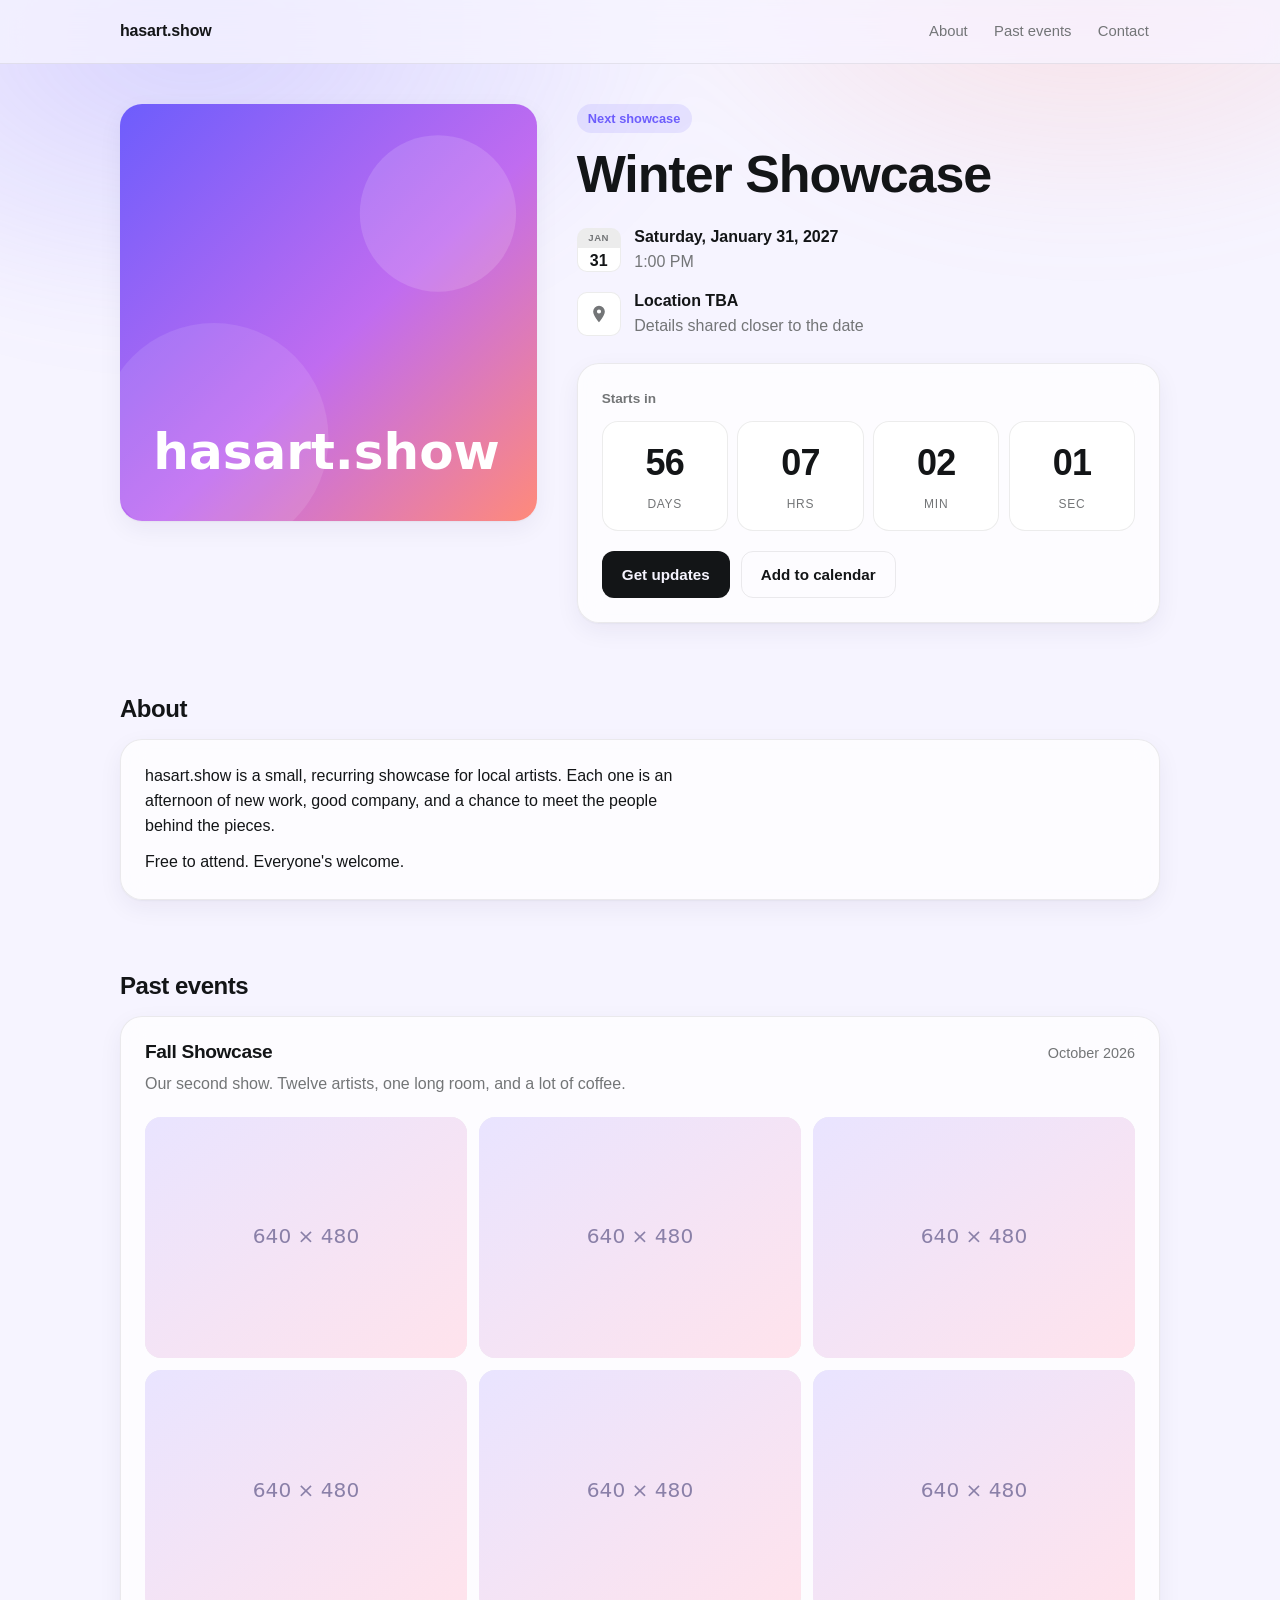
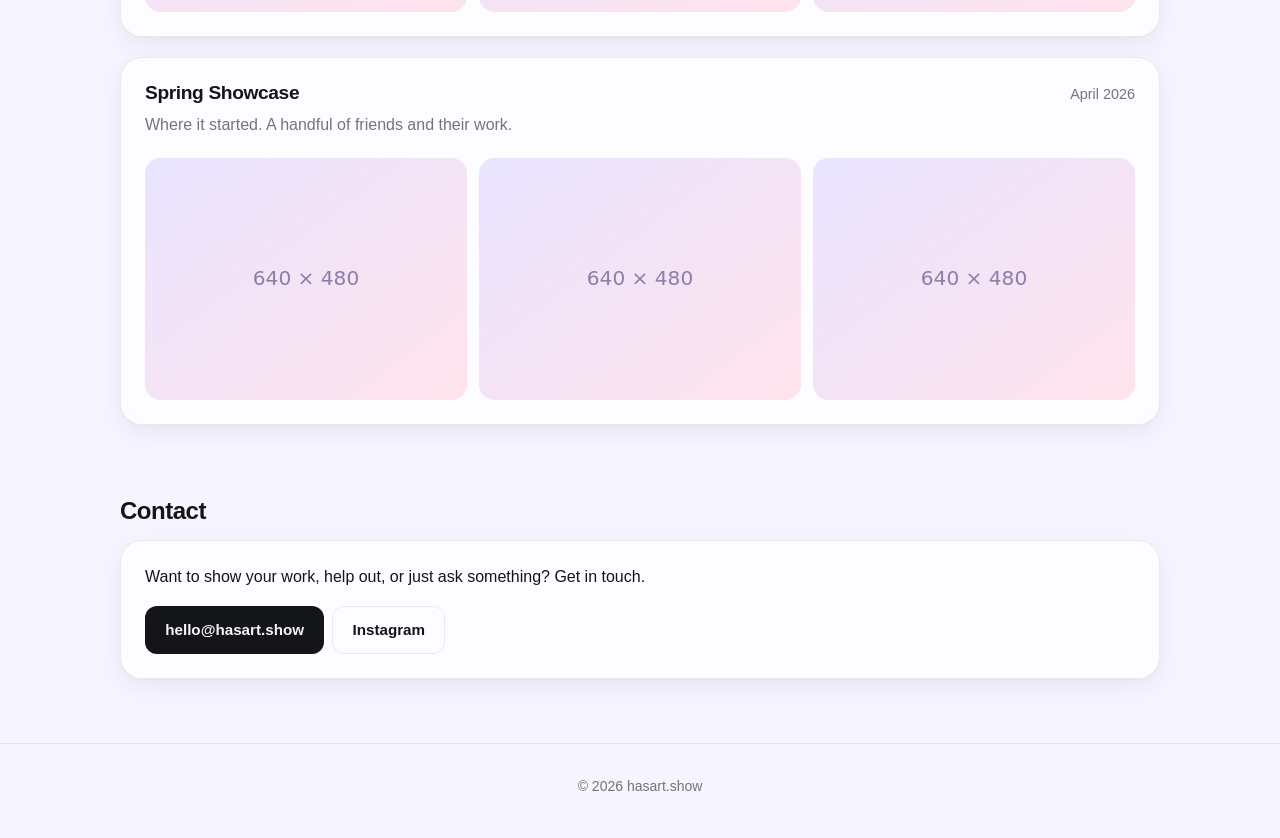
==== index.html @ b5f5299a "Add static hasart.show site with countdown, gallery, and 404 redirect Co-authored-by: copilot-swe-ag" ====
<!DOCTYPE html>
<html lang="en">
<head>
  <meta charset="utf-8">
  <meta name="viewport" content="width=device-width, initial-scale=1">
  <title>hasart.show — Winter Showcase</title>
  <meta name="description" content="hasart.show — the next showcase is January 31, 2027 at 1pm.">
  <meta name="theme-color" content="#f6f4ff">
  <meta property="og:title" content="hasart.show — Winter Showcase">
  <meta property="og:description" content="Saturday, January 31, 2027 · 1:00 PM">
  <meta property="og:url" content="https://hasart.show/">
  <meta property="og:type" content="website">
  <link rel="canonical" href="https://hasart.show/">
  <link rel="icon" href="images/cover.svg" type="image/svg+xml">
  <link rel="stylesheet" href="css/styles.css">
</head>
<body>
  <div class="bg-glow" aria-hidden="true"></div>

  <header class="site-header">
    <a class="brand" href="#top">hasart.show</a>
    <nav class="site-nav" aria-label="Main">
      <a href="#about">About</a>
      <a href="#past-events">Past events</a>
      <a href="#contact">Contact</a>
    </nav>
  </header>

  <main id="top">
    <!-- Next event -->
    <section class="event" aria-labelledby="event-title">
      <div class="event-cover">
        <img src="images/cover.svg" alt="hasart.show event cover" width="800" height="800">
      </div>

      <div class="event-details">
        <span class="pill">Next showcase</span>
        <h1 id="event-title">Winter Showcase</h1>

        <ul class="meta">
          <li>
            <span class="meta-icon date-icon" aria-hidden="true">
              <span class="date-icon-month">Jan</span>
              <span class="date-icon-day">31</span>
            </span>
            <span>
              <strong>Saturday, January 31, 2027</strong>
              <span class="muted">1:00 PM</span>
            </span>
          </li>
          <li>
            <span class="meta-icon" aria-hidden="true">
              <svg viewBox="0 0 24 24" width="20" height="20"><path fill="currentColor" d="M12 2a7 7 0 0 0-7 7c0 5.25 7 13 7 13s7-7.75 7-13a7 7 0 0 0-7-7Zm0 9.5A2.5 2.5 0 1 1 12 6.5a2.5 2.5 0 0 1 0 5Z"/></svg>
            </span>
            <span>
              <strong>Location TBA</strong>
              <span class="muted">Details shared closer to the date</span>
            </span>
          </li>
        </ul>

        <!-- Countdown target is set by data-target (ISO 8601). Add an offset, e.g. -05:00, to pin a time zone. -->
        <div class="card countdown-card">
          <p class="card-label" id="countdown-status">Starts in</p>
          <div class="countdown" id="countdown" data-target="2027-01-31T13:00:00" role="timer" aria-live="off">
            <div class="unit"><span class="num" data-unit="days">--</span><span class="lbl">days</span></div>
            <div class="unit"><span class="num" data-unit="hours">--</span><span class="lbl">hrs</span></div>
            <div class="unit"><span class="num" data-unit="minutes">--</span><span class="lbl">min</span></div>
            <div class="unit"><span class="num" data-unit="seconds">--</span><span class="lbl">sec</span></div>
          </div>
          <a class="btn btn-primary" href="#contact">Get updates</a>
          <a class="btn btn-ghost" href="https://calendar.google.com/calendar/render?action=TEMPLATE&amp;text=hasart.show%20Winter%20Showcase&amp;dates=20270131T130000/20270131T170000" target="_blank" rel="noopener">Add to calendar</a>
        </div>
      </div>
    </section>

    <!-- About -->
    <section id="about" class="section" aria-labelledby="about-title">
      <h2 id="about-title">About</h2>
      <div class="card prose">
        <p>hasart.show is a small, recurring showcase for local artists. Each one is an afternoon of new work, good company, and a chance to meet the people behind the pieces.</p>
        <p>Free to attend. Everyone's welcome.</p>
      </div>
    </section>

    <!-- Past events -->
    <section id="past-events" class="section" aria-labelledby="past-title">
      <h2 id="past-title">Past events</h2>

      <!--
        Gallery template
        ----------------
        Copy an <article class="past-event"> block for each event, newest first.
        For each photo, export two widths (e.g. 640px and 1280px) into images/gallery/
        and list both in srcset. The browser picks the right size using `sizes`,
        which matches the grid: 1 column on phones, 2 on tablets, 3 on desktop.

        <figure class="gallery-item">
          <img src="images/gallery/EVENT-PHOTO-640.jpg"
               srcset="images/gallery/EVENT-PHOTO-640.jpg 640w,
                       images/gallery/EVENT-PHOTO-1280.jpg 1280w"
               sizes="(max-width: 560px) 100vw, (max-width: 900px) 50vw, 340px"
               width="640" height="480" loading="lazy" alt="Short description of the photo">
        </figure>
      -->

      <article class="past-event card">
        <header class="past-event-header">
          <h3>Fall Showcase</h3>
          <p class="muted">October 2026</p>
        </header>
        <p>Our second show. Twelve artists, one long room, and a lot of coffee.</p>
        <div class="gallery">
          <figure class="gallery-item"><img src="images/gallery/placeholder-640.svg" srcset="images/gallery/placeholder-640.svg 640w, images/gallery/placeholder-1280.svg 1280w" sizes="(max-width: 560px) 100vw, (max-width: 900px) 50vw, 340px" width="640" height="480" loading="lazy" alt="Photo placeholder"></figure>
          <figure class="gallery-item"><img src="images/gallery/placeholder-640.svg" srcset="images/gallery/placeholder-640.svg 640w, images/gallery/placeholder-1280.svg 1280w" sizes="(max-width: 560px) 100vw, (max-width: 900px) 50vw, 340px" width="640" height="480" loading="lazy" alt="Photo placeholder"></figure>
          <figure class="gallery-item"><img src="images/gallery/placeholder-640.svg" srcset="images/gallery/placeholder-640.svg 640w, images/gallery/placeholder-1280.svg 1280w" sizes="(max-width: 560px) 100vw, (max-width: 900px) 50vw, 340px" width="640" height="480" loading="lazy" alt="Photo placeholder"></figure>
          <figure class="gallery-item"><img src="images/gallery/placeholder-640.svg" srcset="images/gallery/placeholder-640.svg 640w, images/gallery/placeholder-1280.svg 1280w" sizes="(max-width: 560px) 100vw, (max-width: 900px) 50vw, 340px" width="640" height="480" loading="lazy" alt="Photo placeholder"></figure>
          <figure class="gallery-item"><img src="images/gallery/placeholder-640.svg" srcset="images/gallery/placeholder-640.svg 640w, images/gallery/placeholder-1280.svg 1280w" sizes="(max-width: 560px) 100vw, (max-width: 900px) 50vw, 340px" width="640" height="480" loading="lazy" alt="Photo placeholder"></figure>
          <figure class="gallery-item"><img src="images/gallery/placeholder-640.svg" srcset="images/gallery/placeholder-640.svg 640w, images/gallery/placeholder-1280.svg 1280w" sizes="(max-width: 560px) 100vw, (max-width: 900px) 50vw, 340px" width="640" height="480" loading="lazy" alt="Photo placeholder"></figure>
        </div>
      </article>

      <article class="past-event card">
        <header class="past-event-header">
          <h3>Spring Showcase</h3>
          <p class="muted">April 2026</p>
        </header>
        <p>Where it started. A handful of friends and their work.</p>
        <div class="gallery">
          <figure class="gallery-item"><img src="images/gallery/placeholder-640.svg" srcset="images/gallery/placeholder-640.svg 640w, images/gallery/placeholder-1280.svg 1280w" sizes="(max-width: 560px) 100vw, (max-width: 900px) 50vw, 340px" width="640" height="480" loading="lazy" alt="Photo placeholder"></figure>
          <figure class="gallery-item"><img src="images/gallery/placeholder-640.svg" srcset="images/gallery/placeholder-640.svg 640w, images/gallery/placeholder-1280.svg 1280w" sizes="(max-width: 560px) 100vw, (max-width: 900px) 50vw, 340px" width="640" height="480" loading="lazy" alt="Photo placeholder"></figure>
          <figure class="gallery-item"><img src="images/gallery/placeholder-640.svg" srcset="images/gallery/placeholder-640.svg 640w, images/gallery/placeholder-1280.svg 1280w" sizes="(max-width: 560px) 100vw, (max-width: 900px) 50vw, 340px" width="640" height="480" loading="lazy" alt="Photo placeholder"></figure>
        </div>
      </article>
    </section>

    <!-- Contact -->
    <section id="contact" class="section" aria-labelledby="contact-title">
      <h2 id="contact-title">Contact</h2>
      <div class="card contact-card">
        <p>Want to show your work, help out, or just ask something? Get in touch.</p>
        <div class="contact-links">
          <a class="btn btn-primary" href="mailto:hello@hasart.show">hello@hasart.show</a>
          <a class="btn btn-ghost" href="https://instagram.com/" target="_blank" rel="noopener">Instagram</a>
        </div>
      </div>
    </section>
  </main>

  <footer class="site-footer">
    <p>&copy; <span id="year">2026</span> hasart.show</p>
  </footer>

  <dialog class="lightbox" id="lightbox" aria-label="Photo viewer">
    <button class="lightbox-close" type="button" aria-label="Close">&times;</button>
    <img alt="">
  </dialog>

  <script src="js/main.js" defer></script>
</body>
</html>
---- css/styles.css ----
:root {
  --bg: #f6f4ff;
  --surface: rgba(255, 255, 255, 0.72);
  --surface-solid: #ffffff;
  --border: rgba(19, 21, 23, 0.08);
  --text: #131517;
  --muted: #737577;
  --accent: #6d5dfc;
  --accent-hover: #5b4be8;
  --radius: 16px;
  --radius-lg: 22px;
  --shadow: 0 1px 2px rgba(0, 0, 0, 0.04), 0 8px 24px rgba(30, 20, 80, 0.06);
  --max: 1080px;
  --font: -apple-system, BlinkMacSystemFont, "Segoe UI", Inter, Roboto, "Helvetica Neue", Arial, sans-serif;
}

@media (prefers-color-scheme: dark) {
  :root {
    --bg: #131517;
    --surface: rgba(33, 35, 38, 0.72);
    --surface-solid: #212326;
    --border: rgba(255, 255, 255, 0.08);
    --text: #f2f2f3;
    --muted: #9a9ca0;
    --shadow: 0 1px 2px rgba(0, 0, 0, 0.3), 0 8px 24px rgba(0, 0, 0, 0.3);
  }
}

*,
*::before,
*::after {
  box-sizing: border-box;
}

html {
  scroll-behavior: smooth;
  -webkit-text-size-adjust: 100%;
}

body {
  margin: 0;
  font-family: var(--font);
  font-size: 16px;
  line-height: 1.55;
  color: var(--text);
  background: var(--bg);
  -webkit-font-smoothing: antialiased;
  min-height: 100vh;
  overflow-x: hidden;
}

img {
  max-width: 100%;
  height: auto;
  display: block;
}

a {
  color: inherit;
}

h1,
h2,
h3 {
  line-height: 1.15;
  letter-spacing: -0.02em;
  margin: 0;
}

.muted {
  color: var(--muted);
}

/* Soft colour wash behind the page, similar to Luma event pages */
.bg-glow {
  position: fixed;
  inset: -20vh -20vw auto;
  height: 80vh;
  background:
    radial-gradient(40% 60% at 25% 30%, rgba(109, 93, 252, 0.22), transparent 70%),
    radial-gradient(35% 55% at 75% 20%, rgba(255, 138, 122, 0.2), transparent 70%);
  filter: blur(40px);
  pointer-events: none;
  z-index: -1;
}

/* Header */
.site-header {
  position: sticky;
  top: 0;
  z-index: 10;
  display: flex;
  align-items: center;
  justify-content: space-between;
  gap: 1rem;
  padding: 0.85rem max(1.25rem, calc((100% - var(--max)) / 2 + 1.25rem));
  background: color-mix(in srgb, var(--bg) 75%, transparent);
  -webkit-backdrop-filter: saturate(180%) blur(14px);
  backdrop-filter: saturate(180%) blur(14px);
  border-bottom: 1px solid var(--border);
}

.brand {
  font-weight: 700;
  text-decoration: none;
  letter-spacing: -0.01em;
}

.site-nav {
  display: flex;
  gap: 0.25rem;
}

.site-nav a {
  text-decoration: none;
  color: var(--muted);
  font-size: 0.925rem;
  font-weight: 500;
  padding: 0.4rem 0.7rem;
  border-radius: 999px;
  transition: color 0.15s, background 0.15s;
}

.site-nav a:hover,
.site-nav a:focus-visible {
  color: var(--text);
  background: var(--border);
}

main {
  max-width: var(--max);
  margin: 0 auto;
  padding: 2.5rem 1.25rem 4rem;
}

/* Cards & buttons */
.card {
  background: var(--surface);
  border: 1px solid var(--border);
  border-radius: var(--radius-lg);
  box-shadow: var(--shadow);
  padding: 1.5rem;
  -webkit-backdrop-filter: blur(12px);
  backdrop-filter: blur(12px);
}

.card-label {
  margin: 0 0 0.75rem;
  font-size: 0.85rem;
  font-weight: 600;
  color: var(--muted);
}

.btn {
  display: inline-flex;
  align-items: center;
  justify-content: center;
  padding: 0.7rem 1.2rem;
  border-radius: 12px;
  font-weight: 600;
  font-size: 0.95rem;
  text-decoration: none;
  border: 1px solid transparent;
  transition: background 0.15s, transform 0.1s, border-color 0.15s;
}

.btn:active {
  transform: scale(0.98);
}

.btn-primary {
  background: var(--text);
  color: var(--bg);
}

.btn-primary:hover {
  background: var(--accent);
  color: #fff;
}

.btn-ghost {
  background: transparent;
  border-color: var(--border);
}

.btn-ghost:hover {
  background: var(--border);
}

.pill {
  display: inline-block;
  font-size: 0.8rem;
  font-weight: 600;
  color: var(--accent);
  background: color-mix(in srgb, var(--accent) 12%, transparent);
  padding: 0.3rem 0.7rem;
  border-radius: 999px;
}

/* Event hero */
.event {
  display: grid;
  grid-template-columns: minmax(0, 5fr) minmax(0, 7fr);
  gap: 2.5rem;
  align-items: start;
}

.event-cover img {
  width: 100%;
  aspect-ratio: 1 / 1;
  object-fit: cover;
  border-radius: var(--radius-lg);
  box-shadow: var(--shadow);
}

.event-details h1 {
  font-size: clamp(2.1rem, 5vw, 3.25rem);
  margin: 0.75rem 0 1.25rem;
}

.meta {
  list-style: none;
  margin: 0 0 1.5rem;
  padding: 0;
  display: grid;
  gap: 0.9rem;
}

.meta li {
  display: flex;
  align-items: center;
  gap: 0.85rem;
}

.meta li > span:last-child {
  display: flex;
  flex-direction: column;
}

.meta-icon {
  flex: none;
  width: 44px;
  height: 44px;
  border-radius: 10px;
  border: 1px solid var(--border);
  background: var(--surface-solid);
  display: grid;
  place-items: center;
  color: var(--muted);
}

.date-icon {
  display: flex;
  flex-direction: column;
  overflow: hidden;
}

.date-icon-month {
  width: 100%;
  text-align: center;
  font-size: 0.6rem;
  font-weight: 700;
  text-transform: uppercase;
  letter-spacing: 0.05em;
  background: var(--border);
  padding: 2px 0;
}

.date-icon-day {
  font-weight: 700;
  color: var(--text);
  line-height: 1.6;
}

.countdown {
  display: grid;
  grid-template-columns: repeat(4, 1fr);
  gap: 0.6rem;
  margin-bottom: 1.25rem;
}

.unit {
  background: var(--surface-solid);
  border: 1px solid var(--border);
  border-radius: var(--radius);
  padding: 0.85rem 0.25rem;
  text-align: center;
}

.num {
  display: block;
  font-size: clamp(1.6rem, 5vw, 2.25rem);
  font-weight: 700;
  font-variant-numeric: tabular-nums;
  letter-spacing: -0.02em;
}

.lbl {
  font-size: 0.75rem;
  color: var(--muted);
  text-transform: uppercase;
  letter-spacing: 0.06em;
}

.countdown-card .btn + .btn {
  margin-left: 0.4rem;
}

/* Sections */
.section {
  margin-top: 4.5rem;
  scroll-margin-top: 5rem;
}

.section h2 {
  font-size: 1.5rem;
  margin-bottom: 1rem;
}

.prose p {
  margin: 0 0 0.75rem;
  max-width: 62ch;
}

.prose p:last-child {
  margin-bottom: 0;
}

/* Past events + gallery */
.past-event + .past-event {
  margin-top: 1.25rem;
}

.past-event-header {
  display: flex;
  align-items: baseline;
  justify-content: space-between;
  gap: 1rem;
  flex-wrap: wrap;
}

.past-event-header h3 {
  font-size: 1.2rem;
}

.past-event-header p {
  margin: 0;
  font-size: 0.9rem;
}

.past-event > p {
  margin: 0.5rem 0 1.25rem;
  color: var(--muted);
}

.gallery {
  display: grid;
  grid-template-columns: repeat(3, minmax(0, 1fr));
  gap: 0.75rem;
}

.gallery-item {
  margin: 0;
  border-radius: var(--radius);
  overflow: hidden;
  background: var(--border);
}

.gallery-item img {
  width: 100%;
  aspect-ratio: 4 / 3;
  object-fit: cover;
  cursor: zoom-in;
  transition: transform 0.3s ease;
}

.gallery-item img:hover,
.gallery-item img:focus-visible {
  transform: scale(1.03);
}

.gallery-item img:focus-visible {
  outline: 3px solid var(--accent);
  outline-offset: -3px;
}

/* Lightbox */
.lightbox {
  border: 0;
  padding: 0;
  background: transparent;
  max-width: min(92vw, 1280px);
  max-height: 90vh;
}

.lightbox::backdrop {
  background: rgba(10, 10, 14, 0.8);
  -webkit-backdrop-filter: blur(4px);
  backdrop-filter: blur(4px);
}

.lightbox img {
  max-height: 90vh;
  width: auto;
  border-radius: var(--radius);
}

.lightbox-close {
  position: absolute;
  top: 0.5rem;
  right: 0.5rem;
  width: 2.25rem;
  height: 2.25rem;
  border: 0;
  border-radius: 999px;
  background: rgba(0, 0, 0, 0.55);
  color: #fff;
  font-size: 1.4rem;
  line-height: 1;
  cursor: pointer;
}

/* Contact */
.contact-card p {
  margin: 0 0 1rem;
}

.contact-links {
  display: flex;
  flex-wrap: wrap;
  gap: 0.5rem;
}

/* Footer */
.site-footer {
  text-align: center;
  padding: 2rem 1.25rem 2.5rem;
  color: var(--muted);
  font-size: 0.875rem;
  border-top: 1px solid var(--border);
}

.site-footer p {
  margin: 0;
}

/* Tablet */
@media (max-width: 900px) {
  .event {
    grid-template-columns: 1fr;
    gap: 1.75rem;
  }

  .event-cover {
    max-width: 420px;
  }

  .gallery {
    grid-template-columns: repeat(2, minmax(0, 1fr));
  }
}

/* Phone */
@media (max-width: 560px) {
  main {
    padding-top: 1.5rem;
  }

  .site-nav a {
    padding: 0.4rem 0.5rem;
    font-size: 0.85rem;
  }

  .event-cover {
    max-width: none;
  }

  .card {
    padding: 1.15rem;
    border-radius: var(--radius);
  }

  .countdown {
    gap: 0.4rem;
  }

  .countdown-card .btn {
    width: 100%;
  }

  .countdown-card .btn + .btn {
    margin: 0.5rem 0 0;
  }

  .gallery {
    grid-template-columns: 1fr;
  }

  .section {
    margin-top: 3.25rem;
  }
}

@media (max-width: 360px) {
  .brand {
    font-size: 0.9rem;
  }

  .site-nav a {
    padding: 0.35rem 0.35rem;
  }
}

@media (prefers-reduced-motion: reduce) {
  html {
    scroll-behavior: auto;
  }

  * {
    transition: none !important;
  }
}
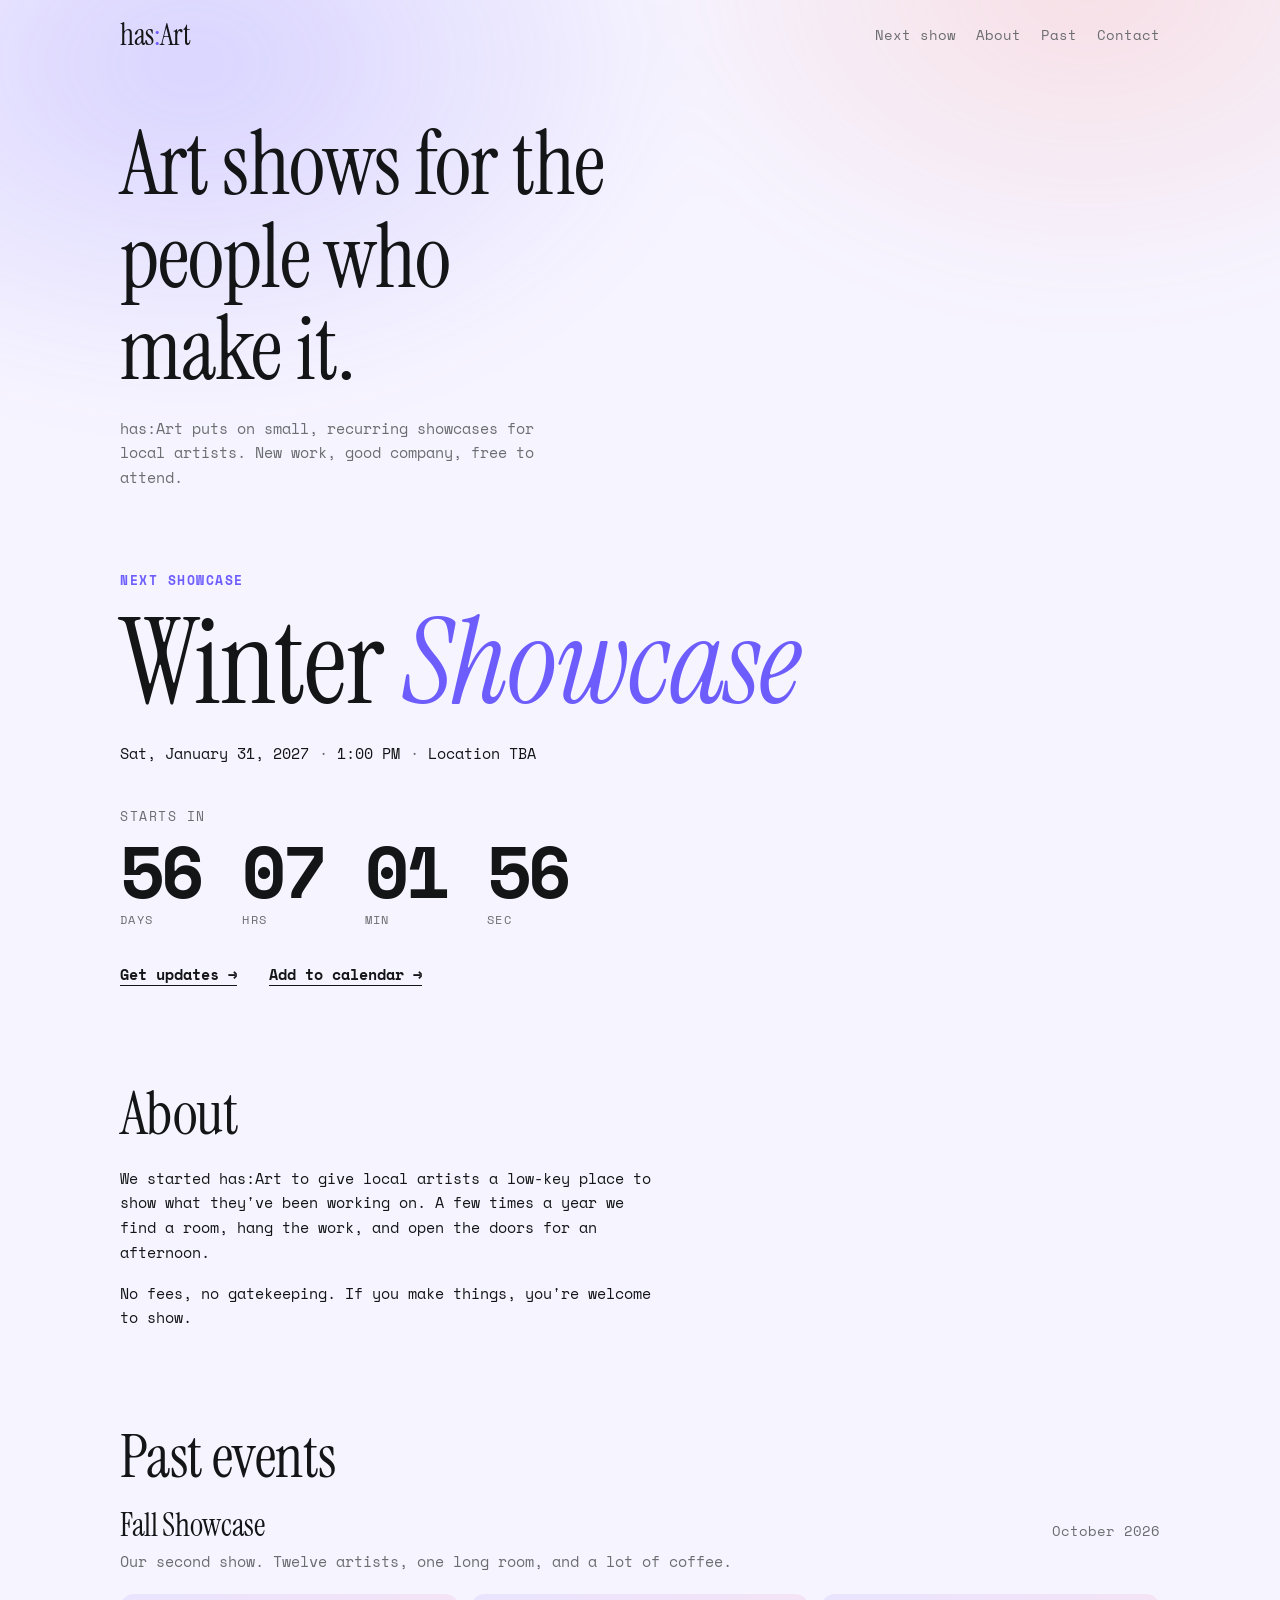
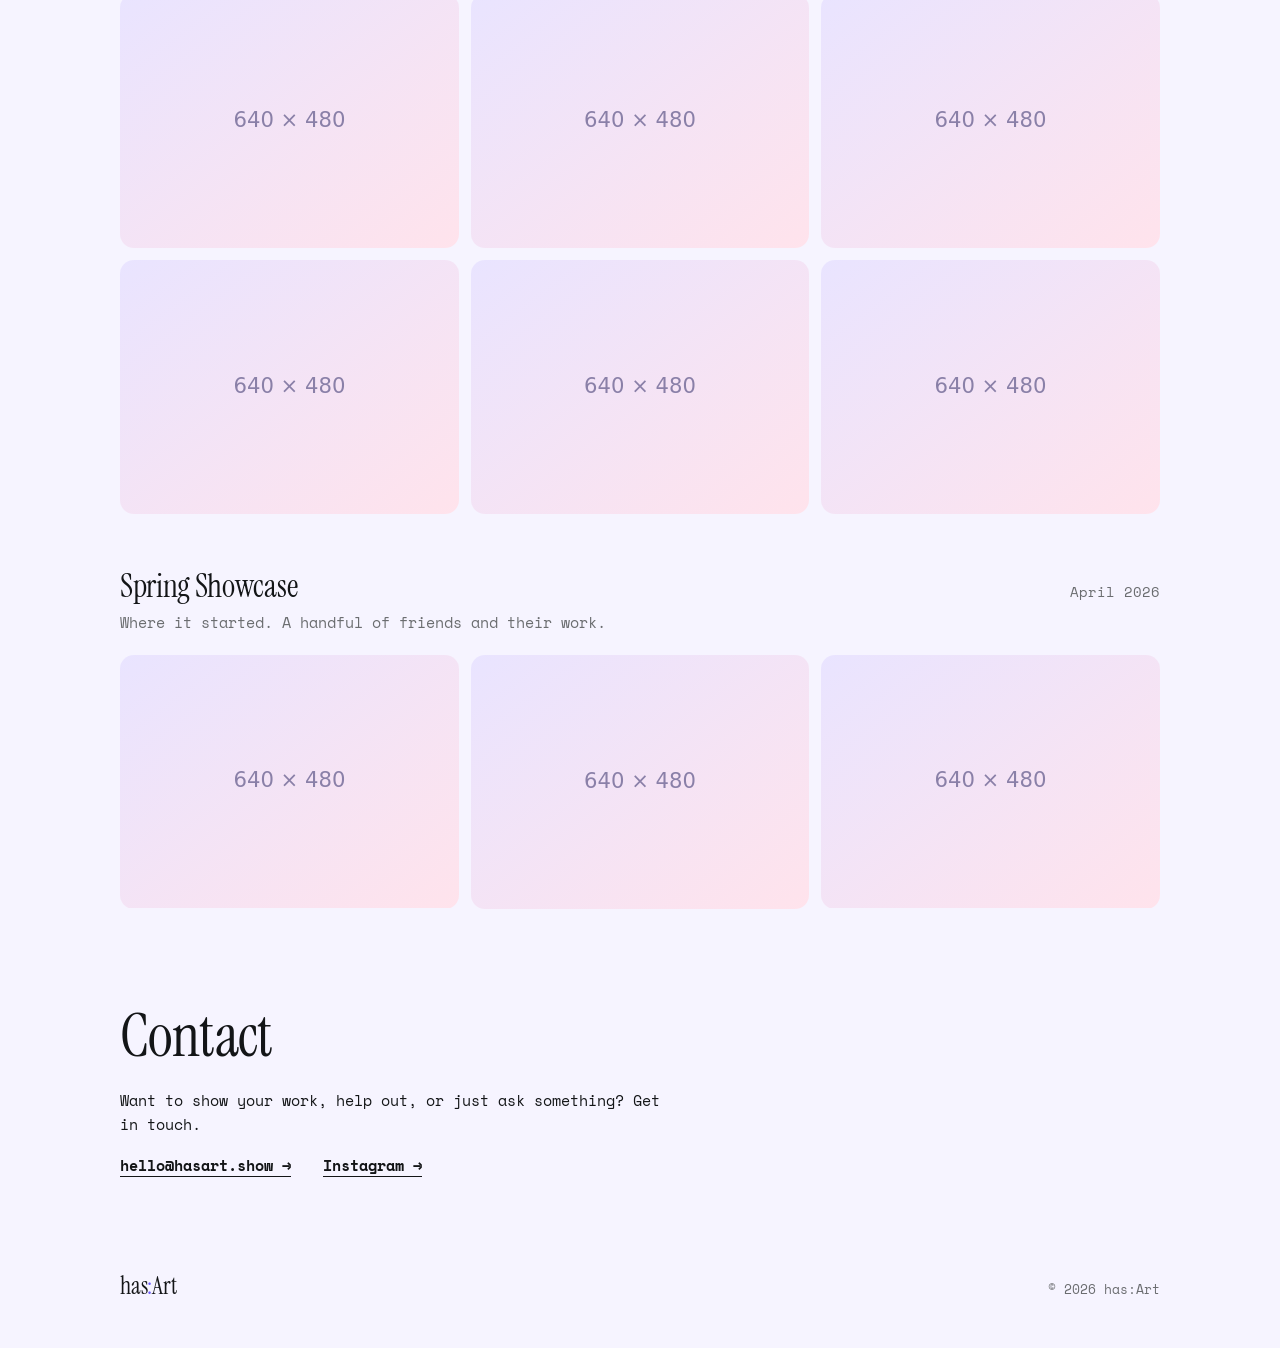
==== commit 74a352cd: "Redesign as has:Art org homepage featuring next event; add Instrument Serif + Space Mono; remove box" ====
--- a/index.html
+++ b/index.html
@@ -3,83 +3,73 @@
 <head>
   <meta charset="utf-8">
   <meta name="viewport" content="width=device-width, initial-scale=1">
-  <title>hasart.show — Winter Showcase</title>
-  <meta name="description" content="hasart.show — the next showcase is January 31, 2027 at 1pm.">
+  <title>has:Art — art showcases for local artists</title>
+  <meta name="description" content="has:Art puts on small art showcases for local artists. Next up: January 31, 2027 at 1pm.">
   <meta name="theme-color" content="#f6f4ff">
-  <meta property="og:title" content="hasart.show — Winter Showcase">
-  <meta property="og:description" content="Saturday, January 31, 2027 · 1:00 PM">
+  <meta property="og:title" content="has:Art">
+  <meta property="og:description" content="Next showcase: Saturday, January 31, 2027 · 1:00 PM">
   <meta property="og:url" content="https://hasart.show/">
   <meta property="og:type" content="website">
   <link rel="canonical" href="https://hasart.show/">
-  <link rel="icon" href="images/cover.svg" type="image/svg+xml">
+  <link rel="icon" href="images/favicon.svg" type="image/svg+xml">
+  <link rel="preconnect" href="https://fonts.googleapis.com">
+  <link rel="preconnect" href="https://fonts.gstatic.com" crossorigin>
+  <link rel="stylesheet" href="https://fonts.googleapis.com/css2?family=Instrument+Serif:ital@0;1&amp;family=Space+Mono:ital,wght@0,400;0,700;1,400&amp;display=swap">
   <link rel="stylesheet" href="css/styles.css">
 </head>
 <body>
   <div class="bg-glow" aria-hidden="true"></div>
 
   <header class="site-header">
-    <a class="brand" href="#top">hasart.show</a>
+    <a class="logo" href="#top" aria-label="has:Art home">has<span class="logo-colon">:</span>Art</a>
     <nav class="site-nav" aria-label="Main">
+      <a href="#next">Next show</a>
       <a href="#about">About</a>
-      <a href="#past-events">Past events</a>
+      <a href="#past-events">Past</a>
       <a href="#contact">Contact</a>
     </nav>
   </header>
 
   <main id="top">
-    <!-- Next event -->
-    <section class="event" aria-labelledby="event-title">
-      <div class="event-cover">
-        <img src="images/cover.svg" alt="hasart.show event cover" width="800" height="800">
+    <!-- Intro -->
+    <section class="intro">
+      <h1>Art shows for the people who make&nbsp;it.</h1>
+      <p class="lede">has:Art puts on small, recurring showcases for local artists. New work, good company, free to attend.</p>
+    </section>
+
+    <!-- Featured: next event -->
+    <section id="next" class="featured" aria-labelledby="next-title">
+      <p class="eyebrow">Next showcase</p>
+      <h2 id="next-title" class="featured-title">Winter <em>Showcase</em></h2>
+      <p class="featured-meta">
+        <span>Sat, January 31, 2027</span>
+        <span class="dot" aria-hidden="true">·</span>
+        <span>1:00 PM</span>
+        <span class="dot" aria-hidden="true">·</span>
+        <span>Location TBA</span>
+      </p>
+
+      <!-- Countdown target is set by data-target (ISO 8601). Add an offset, e.g. -05:00, to pin a time zone. -->
+      <p class="countdown-status" id="countdown-status">Starts in</p>
+      <div class="countdown" id="countdown" data-target="2027-01-31T13:00:00" role="timer" aria-live="off">
+        <div class="unit"><span class="num" data-unit="days">--</span><span class="lbl">days</span></div>
+        <div class="unit"><span class="num" data-unit="hours">--</span><span class="lbl">hrs</span></div>
+        <div class="unit"><span class="num" data-unit="minutes">--</span><span class="lbl">min</span></div>
+        <div class="unit"><span class="num" data-unit="seconds">--</span><span class="lbl">sec</span></div>
       </div>
 
-      <div class="event-details">
-        <span class="pill">Next showcase</span>
-        <h1 id="event-title">Winter Showcase</h1>
-
-        <ul class="meta">
-          <li>
-            <span class="meta-icon date-icon" aria-hidden="true">
-              <span class="date-icon-month">Jan</span>
-              <span class="date-icon-day">31</span>
-            </span>
-            <span>
-              <strong>Saturday, January 31, 2027</strong>
-              <span class="muted">1:00 PM</span>
-            </span>
-          </li>
-          <li>
-            <span class="meta-icon" aria-hidden="true">
-              <svg viewBox="0 0 24 24" width="20" height="20"><path fill="currentColor" d="M12 2a7 7 0 0 0-7 7c0 5.25 7 13 7 13s7-7.75 7-13a7 7 0 0 0-7-7Zm0 9.5A2.5 2.5 0 1 1 12 6.5a2.5 2.5 0 0 1 0 5Z"/></svg>
-            </span>
-            <span>
-              <strong>Location TBA</strong>
-              <span class="muted">Details shared closer to the date</span>
-            </span>
-          </li>
-        </ul>
-
-        <!-- Countdown target is set by data-target (ISO 8601). Add an offset, e.g. -05:00, to pin a time zone. -->
-        <div class="card countdown-card">
-          <p class="card-label" id="countdown-status">Starts in</p>
-          <div class="countdown" id="countdown" data-target="2027-01-31T13:00:00" role="timer" aria-live="off">
-            <div class="unit"><span class="num" data-unit="days">--</span><span class="lbl">days</span></div>
-            <div class="unit"><span class="num" data-unit="hours">--</span><span class="lbl">hrs</span></div>
-            <div class="unit"><span class="num" data-unit="minutes">--</span><span class="lbl">min</span></div>
-            <div class="unit"><span class="num" data-unit="seconds">--</span><span class="lbl">sec</span></div>
-          </div>
-          <a class="btn btn-primary" href="#contact">Get updates</a>
-          <a class="btn btn-ghost" href="https://calendar.google.com/calendar/render?action=TEMPLATE&amp;text=hasart.show%20Winter%20Showcase&amp;dates=20270131T130000/20270131T170000" target="_blank" rel="noopener">Add to calendar</a>
-        </div>
-      </div>
+      <p class="actions">
+        <a class="link-arrow" href="#contact">Get updates &rarr;</a>
+        <a class="link-arrow" href="https://calendar.google.com/calendar/render?action=TEMPLATE&amp;text=has%3AArt%20Winter%20Showcase&amp;dates=20270131T130000/20270131T170000" target="_blank" rel="noopener">Add to calendar &rarr;</a>
+      </p>
     </section>
 
     <!-- About -->
     <section id="about" class="section" aria-labelledby="about-title">
       <h2 id="about-title">About</h2>
-      <div class="card prose">
-        <p>hasart.show is a small, recurring showcase for local artists. Each one is an afternoon of new work, good company, and a chance to meet the people behind the pieces.</p>
-        <p>Free to attend. Everyone's welcome.</p>
+      <div class="prose">
+        <p>We started has:Art to give local artists a low-key place to show what they've been working on. A few times a year we find a room, hang the work, and open the doors for an afternoon.</p>
+        <p>No fees, no gatekeeping. If you make things, you're welcome to show.</p>
       </div>
     </section>
 
@@ -92,44 +82,44 @@
         ----------------
         Copy an <article class="past-event"> block for each event, newest first.
         For each photo, export two widths (e.g. 640px and 1280px) into images/gallery/
-        and list both in srcset. The browser picks the right size using `sizes`,
-        which matches the grid: 1 column on phones, 2 on tablets, 3 on desktop.
+        and list both in srcset, smallest first. The browser picks the right size using
+        `sizes`, which matches the grid: 1 column on phones, 2 on tablets, 3 on desktop.
 
         <figure class="gallery-item">
           <img src="images/gallery/EVENT-PHOTO-640.jpg"
                srcset="images/gallery/EVENT-PHOTO-640.jpg 640w,
                        images/gallery/EVENT-PHOTO-1280.jpg 1280w"
-               sizes="(max-width: 560px) 100vw, (max-width: 900px) 50vw, 340px"
+               sizes="(max-width: 560px) 100vw, (max-width: 900px) 50vw, 360px"
                width="640" height="480" loading="lazy" alt="Short description of the photo">
         </figure>
       -->
 
-      <article class="past-event card">
+      <article class="past-event">
         <header class="past-event-header">
           <h3>Fall Showcase</h3>
-          <p class="muted">October 2026</p>
+          <p>October 2026</p>
         </header>
-        <p>Our second show. Twelve artists, one long room, and a lot of coffee.</p>
+        <p class="past-event-desc">Our second show. Twelve artists, one long room, and a lot of coffee.</p>
         <div class="gallery">
-          <figure class="gallery-item"><img src="images/gallery/placeholder-640.svg" srcset="images/gallery/placeholder-640.svg 640w, images/gallery/placeholder-1280.svg 1280w" sizes="(max-width: 560px) 100vw, (max-width: 900px) 50vw, 340px" width="640" height="480" loading="lazy" alt="Photo placeholder"></figure>
-          <figure class="gallery-item"><img src="images/gallery/placeholder-640.svg" srcset="images/gallery/placeholder-640.svg 640w, images/gallery/placeholder-1280.svg 1280w" sizes="(max-width: 560px) 100vw, (max-width: 900px) 50vw, 340px" width="640" height="480" loading="lazy" alt="Photo placeholder"></figure>
-          <figure class="gallery-item"><img src="images/gallery/placeholder-640.svg" srcset="images/gallery/placeholder-640.svg 640w, images/gallery/placeholder-1280.svg 1280w" sizes="(max-width: 560px) 100vw, (max-width: 900px) 50vw, 340px" width="640" height="480" loading="lazy" alt="Photo placeholder"></figure>
-          <figure class="gallery-item"><img src="images/gallery/placeholder-640.svg" srcset="images/gallery/placeholder-640.svg 640w, images/gallery/placeholder-1280.svg 1280w" sizes="(max-width: 560px) 100vw, (max-width: 900px) 50vw, 340px" width="640" height="480" loading="lazy" alt="Photo placeholder"></figure>
-          <figure class="gallery-item"><img src="images/gallery/placeholder-640.svg" srcset="images/gallery/placeholder-640.svg 640w, images/gallery/placeholder-1280.svg 1280w" sizes="(max-width: 560px) 100vw, (max-width: 900px) 50vw, 340px" width="640" height="480" loading="lazy" alt="Photo placeholder"></figure>
-          <figure class="gallery-item"><img src="images/gallery/placeholder-640.svg" srcset="images/gallery/placeholder-640.svg 640w, images/gallery/placeholder-1280.svg 1280w" sizes="(max-width: 560px) 100vw, (max-width: 900px) 50vw, 340px" width="640" height="480" loading="lazy" alt="Photo placeholder"></figure>
+          <figure class="gallery-item"><img src="images/gallery/placeholder-640.svg" srcset="images/gallery/placeholder-640.svg 640w, images/gallery/placeholder-1280.svg 1280w" sizes="(max-width: 560px) 100vw, (max-width: 900px) 50vw, 360px" width="640" height="480" loading="lazy" alt="Photo placeholder"></figure>
+          <figure class="gallery-item"><img src="images/gallery/placeholder-640.svg" srcset="images/gallery/placeholder-640.svg 640w, images/gallery/placeholder-1280.svg 1280w" sizes="(max-width: 560px) 100vw, (max-width: 900px) 50vw, 360px" width="640" height="480" loading="lazy" alt="Photo placeholder"></figure>
+          <figure class="gallery-item"><img src="images/gallery/placeholder-640.svg" srcset="images/gallery/placeholder-640.svg 640w, images/gallery/placeholder-1280.svg 1280w" sizes="(max-width: 560px) 100vw, (max-width: 900px) 50vw, 360px" width="640" height="480" loading="lazy" alt="Photo placeholder"></figure>
+          <figure class="gallery-item"><img src="images/gallery/placeholder-640.svg" srcset="images/gallery/placeholder-640.svg 640w, images/gallery/placeholder-1280.svg 1280w" sizes="(max-width: 560px) 100vw, (max-width: 900px) 50vw, 360px" width="640" height="480" loading="lazy" alt="Photo placeholder"></figure>
+          <figure class="gallery-item"><img src="images/gallery/placeholder-640.svg" srcset="images/gallery/placeholder-640.svg 640w, images/gallery/placeholder-1280.svg 1280w" sizes="(max-width: 560px) 100vw, (max-width: 900px) 50vw, 360px" width="640" height="480" loading="lazy" alt="Photo placeholder"></figure>
+          <figure class="gallery-item"><img src="images/gallery/placeholder-640.svg" srcset="images/gallery/placeholder-640.svg 640w, images/gallery/placeholder-1280.svg 1280w" sizes="(max-width: 560px) 100vw, (max-width: 900px) 50vw, 360px" width="640" height="480" loading="lazy" alt="Photo placeholder"></figure>
         </div>
       </article>
 
-      <article class="past-event card">
+      <article class="past-event">
         <header class="past-event-header">
           <h3>Spring Showcase</h3>
-          <p class="muted">April 2026</p>
+          <p>April 2026</p>
         </header>
-        <p>Where it started. A handful of friends and their work.</p>
+        <p class="past-event-desc">Where it started. A handful of friends and their work.</p>
         <div class="gallery">
-          <figure class="gallery-item"><img src="images/gallery/placeholder-640.svg" srcset="images/gallery/placeholder-640.svg 640w, images/gallery/placeholder-1280.svg 1280w" sizes="(max-width: 560px) 100vw, (max-width: 900px) 50vw, 340px" width="640" height="480" loading="lazy" alt="Photo placeholder"></figure>
-          <figure class="gallery-item"><img src="images/gallery/placeholder-640.svg" srcset="images/gallery/placeholder-640.svg 640w, images/gallery/placeholder-1280.svg 1280w" sizes="(max-width: 560px) 100vw, (max-width: 900px) 50vw, 340px" width="640" height="480" loading="lazy" alt="Photo placeholder"></figure>
-          <figure class="gallery-item"><img src="images/gallery/placeholder-640.svg" srcset="images/gallery/placeholder-640.svg 640w, images/gallery/placeholder-1280.svg 1280w" sizes="(max-width: 560px) 100vw, (max-width: 900px) 50vw, 340px" width="640" height="480" loading="lazy" alt="Photo placeholder"></figure>
+          <figure class="gallery-item"><img src="images/gallery/placeholder-640.svg" srcset="images/gallery/placeholder-640.svg 640w, images/gallery/placeholder-1280.svg 1280w" sizes="(max-width: 560px) 100vw, (max-width: 900px) 50vw, 360px" width="640" height="480" loading="lazy" alt="Photo placeholder"></figure>
+          <figure class="gallery-item"><img src="images/gallery/placeholder-640.svg" srcset="images/gallery/placeholder-640.svg 640w, images/gallery/placeholder-1280.svg 1280w" sizes="(max-width: 560px) 100vw, (max-width: 900px) 50vw, 360px" width="640" height="480" loading="lazy" alt="Photo placeholder"></figure>
+          <figure class="gallery-item"><img src="images/gallery/placeholder-640.svg" srcset="images/gallery/placeholder-640.svg 640w, images/gallery/placeholder-1280.svg 1280w" sizes="(max-width: 560px) 100vw, (max-width: 900px) 50vw, 360px" width="640" height="480" loading="lazy" alt="Photo placeholder"></figure>
         </div>
       </article>
     </section>
@@ -137,18 +127,19 @@
     <!-- Contact -->
     <section id="contact" class="section" aria-labelledby="contact-title">
       <h2 id="contact-title">Contact</h2>
-      <div class="card contact-card">
+      <div class="prose">
         <p>Want to show your work, help out, or just ask something? Get in touch.</p>
-        <div class="contact-links">
-          <a class="btn btn-primary" href="mailto:hello@hasart.show">hello@hasart.show</a>
-          <a class="btn btn-ghost" href="https://instagram.com/" target="_blank" rel="noopener">Instagram</a>
-        </div>
+        <p class="actions">
+          <a class="link-arrow" href="mailto:hello@hasart.show">hello@hasart.show &rarr;</a>
+          <a class="link-arrow" href="https://instagram.com/" target="_blank" rel="noopener">Instagram &rarr;</a>
+        </p>
       </div>
     </section>
   </main>
 
   <footer class="site-footer">
-    <p>&copy; <span id="year">2026</span> hasart.show</p>
+    <span class="logo logo-small">has<span class="logo-colon">:</span>Art</span>
+    <p>&copy; <span id="year">2026</span> has:Art</p>
   </footer>
 
   <dialog class="lightbox" id="lightbox" aria-label="Photo viewer">
--- a/css/styles.css
+++ b/css/styles.css
@@ -1,28 +1,19 @@
 :root {
   --bg: #f6f4ff;
-  --surface: rgba(255, 255, 255, 0.72);
-  --surface-solid: #ffffff;
-  --border: rgba(19, 21, 23, 0.08);
   --text: #131517;
-  --muted: #737577;
+  --muted: #6b6d70;
   --accent: #6d5dfc;
-  --accent-hover: #5b4be8;
-  --radius: 16px;
-  --radius-lg: 22px;
-  --shadow: 0 1px 2px rgba(0, 0, 0, 0.04), 0 8px 24px rgba(30, 20, 80, 0.06);
   --max: 1080px;
-  --font: -apple-system, BlinkMacSystemFont, "Segoe UI", Inter, Roboto, "Helvetica Neue", Arial, sans-serif;
+  --serif: "Instrument Serif", Georgia, "Times New Roman", serif;
+  --mono: "Space Mono", ui-monospace, SFMono-Regular, Menlo, Consolas, monospace;
 }
 
 @media (prefers-color-scheme: dark) {
   :root {
     --bg: #131517;
-    --surface: rgba(33, 35, 38, 0.72);
-    --surface-solid: #212326;
-    --border: rgba(255, 255, 255, 0.08);
     --text: #f2f2f3;
     --muted: #9a9ca0;
-    --shadow: 0 1px 2px rgba(0, 0, 0, 0.3), 0 8px 24px rgba(0, 0, 0, 0.3);
+    --accent: #a99dff;
   }
 }
 
@@ -39,9 +30,9 @@
 
 body {
   margin: 0;
-  font-family: var(--font);
-  font-size: 16px;
-  line-height: 1.55;
+  font-family: var(--mono);
+  font-size: 15px;
+  line-height: 1.65;
   color: var(--text);
   background: var(--bg);
   -webkit-font-smoothing: antialiased;
@@ -62,20 +53,22 @@
 h1,
 h2,
 h3 {
-  line-height: 1.15;
-  letter-spacing: -0.02em;
+  font-family: var(--serif);
+  font-weight: 400;
+  line-height: 1.05;
+  letter-spacing: -0.01em;
   margin: 0;
 }
 
-.muted {
-  color: var(--muted);
-}
-
-/* Soft colour wash behind the page, similar to Luma event pages */
+em {
+  font-style: italic;
+}
+
+/* Soft colour wash behind the page */
 .bg-glow {
   position: fixed;
   inset: -20vh -20vw auto;
-  height: 80vh;
+  height: 90vh;
   background:
     radial-gradient(40% 60% at 25% 30%, rgba(109, 93, 252, 0.22), transparent 70%),
     radial-gradient(35% 55% at 75% 20%, rgba(255, 138, 122, 0.2), transparent 70%);
@@ -86,240 +79,166 @@
 
 /* Header */
 .site-header {
-  position: sticky;
-  top: 0;
+  position: relative;
   z-index: 10;
   display: flex;
   align-items: center;
   justify-content: space-between;
   gap: 1rem;
-  padding: 0.85rem max(1.25rem, calc((100% - var(--max)) / 2 + 1.25rem));
-  background: color-mix(in srgb, var(--bg) 75%, transparent);
-  -webkit-backdrop-filter: saturate(180%) blur(14px);
-  backdrop-filter: saturate(180%) blur(14px);
-  border-bottom: 1px solid var(--border);
-}
-
-.brand {
-  font-weight: 700;
+  padding: 1.25rem max(1.25rem, calc((100% - var(--max)) / 2 + 1.25rem));
+}
+
+.logo {
+  font-family: var(--serif);
+  font-size: 1.9rem;
+  line-height: 1;
   text-decoration: none;
   letter-spacing: -0.01em;
 }
 
+.logo-colon {
+  color: var(--accent);
+}
+
 .site-nav {
   display: flex;
-  gap: 0.25rem;
+  gap: 1.25rem;
 }
 
 .site-nav a {
   text-decoration: none;
   color: var(--muted);
-  font-size: 0.925rem;
-  font-weight: 500;
-  padding: 0.4rem 0.7rem;
-  border-radius: 999px;
-  transition: color 0.15s, background 0.15s;
+  font-size: 0.85rem;
+  transition: color 0.15s;
 }
 
 .site-nav a:hover,
 .site-nav a:focus-visible {
   color: var(--text);
-  background: var(--border);
+  text-decoration: underline;
+  text-underline-offset: 4px;
 }
 
 main {
   max-width: var(--max);
   margin: 0 auto;
-  padding: 2.5rem 1.25rem 4rem;
-}
-
-/* Cards & buttons */
-.card {
-  background: var(--surface);
-  border: 1px solid var(--border);
-  border-radius: var(--radius-lg);
-  box-shadow: var(--shadow);
-  padding: 1.5rem;
-  -webkit-backdrop-filter: blur(12px);
-  backdrop-filter: blur(12px);
-}
-
-.card-label {
-  margin: 0 0 0.75rem;
-  font-size: 0.85rem;
-  font-weight: 600;
-  color: var(--muted);
-}
-
-.btn {
-  display: inline-flex;
-  align-items: center;
-  justify-content: center;
-  padding: 0.7rem 1.2rem;
-  border-radius: 12px;
-  font-weight: 600;
-  font-size: 0.95rem;
-  text-decoration: none;
-  border: 1px solid transparent;
-  transition: background 0.15s, transform 0.1s, border-color 0.15s;
-}
-
-.btn:active {
-  transform: scale(0.98);
-}
-
-.btn-primary {
-  background: var(--text);
-  color: var(--bg);
-}
-
-.btn-primary:hover {
-  background: var(--accent);
-  color: #fff;
-}
-
-.btn-ghost {
-  background: transparent;
-  border-color: var(--border);
-}
-
-.btn-ghost:hover {
-  background: var(--border);
-}
-
-.pill {
-  display: inline-block;
+  padding: 3rem 1.25rem 4rem;
+}
+
+/* Intro */
+.intro h1 {
+  font-size: clamp(2.75rem, 8vw, 5.5rem);
+  max-width: 14ch;
+}
+
+.lede {
+  margin: 1.25rem 0 0;
+  max-width: 48ch;
+  color: var(--muted);
+}
+
+/* Featured next event */
+.featured {
+  margin-top: 5rem;
+  scroll-margin-top: 1.5rem;
+}
+
+.eyebrow {
+  margin: 0 0 0.5rem;
   font-size: 0.8rem;
-  font-weight: 600;
-  color: var(--accent);
-  background: color-mix(in srgb, var(--accent) 12%, transparent);
-  padding: 0.3rem 0.7rem;
-  border-radius: 999px;
-}
-
-/* Event hero */
-.event {
-  display: grid;
-  grid-template-columns: minmax(0, 5fr) minmax(0, 7fr);
-  gap: 2.5rem;
-  align-items: start;
-}
-
-.event-cover img {
-  width: 100%;
-  aspect-ratio: 1 / 1;
-  object-fit: cover;
-  border-radius: var(--radius-lg);
-  box-shadow: var(--shadow);
-}
-
-.event-details h1 {
-  font-size: clamp(2.1rem, 5vw, 3.25rem);
-  margin: 0.75rem 0 1.25rem;
-}
-
-.meta {
-  list-style: none;
-  margin: 0 0 1.5rem;
-  padding: 0;
-  display: grid;
-  gap: 0.9rem;
-}
-
-.meta li {
-  display: flex;
-  align-items: center;
-  gap: 0.85rem;
-}
-
-.meta li > span:last-child {
-  display: flex;
-  flex-direction: column;
-}
-
-.meta-icon {
-  flex: none;
-  width: 44px;
-  height: 44px;
-  border-radius: 10px;
-  border: 1px solid var(--border);
-  background: var(--surface-solid);
-  display: grid;
-  place-items: center;
-  color: var(--muted);
-}
-
-.date-icon {
-  display: flex;
-  flex-direction: column;
-  overflow: hidden;
-}
-
-.date-icon-month {
-  width: 100%;
-  text-align: center;
-  font-size: 0.6rem;
   font-weight: 700;
   text-transform: uppercase;
-  letter-spacing: 0.05em;
-  background: var(--border);
-  padding: 2px 0;
-}
-
-.date-icon-day {
+  letter-spacing: 0.12em;
+  color: var(--accent);
+}
+
+.featured-title {
+  font-size: clamp(3.25rem, 11vw, 7.5rem);
+}
+
+.featured-title em {
+  color: var(--accent);
+}
+
+.featured-meta {
+  margin: 1rem 0 2.5rem;
+  display: flex;
+  flex-wrap: wrap;
+  gap: 0.25rem 0.6rem;
+}
+
+.dot {
+  color: var(--muted);
+}
+
+.countdown-status {
+  margin: 0 0 0.25rem;
+  font-size: 0.8rem;
+  color: var(--muted);
+  text-transform: uppercase;
+  letter-spacing: 0.12em;
+}
+
+.countdown {
+  display: flex;
+  flex-wrap: wrap;
+  gap: 0.5rem 2.5rem;
+}
+
+.unit {
+  display: flex;
+  flex-direction: column;
+}
+
+.num {
+  font-size: clamp(2.5rem, 8vw, 4.5rem);
   font-weight: 700;
-  color: var(--text);
-  line-height: 1.6;
-}
-
-.countdown {
-  display: grid;
-  grid-template-columns: repeat(4, 1fr);
-  gap: 0.6rem;
-  margin-bottom: 1.25rem;
-}
-
-.unit {
-  background: var(--surface-solid);
-  border: 1px solid var(--border);
-  border-radius: var(--radius);
-  padding: 0.85rem 0.25rem;
-  text-align: center;
-}
-
-.num {
-  display: block;
-  font-size: clamp(1.6rem, 5vw, 2.25rem);
-  font-weight: 700;
+  line-height: 1.1;
   font-variant-numeric: tabular-nums;
-  letter-spacing: -0.02em;
+  letter-spacing: -0.04em;
 }
 
 .lbl {
   font-size: 0.75rem;
   color: var(--muted);
   text-transform: uppercase;
-  letter-spacing: 0.06em;
-}
-
-.countdown-card .btn + .btn {
-  margin-left: 0.4rem;
+  letter-spacing: 0.12em;
+}
+
+.actions {
+  display: flex;
+  flex-wrap: wrap;
+  gap: 0.5rem 2rem;
+  margin: 2rem 0 0;
+}
+
+.link-arrow {
+  font-weight: 700;
+  text-decoration: underline;
+  text-decoration-thickness: 1px;
+  text-underline-offset: 5px;
+  transition: color 0.15s;
+}
+
+.link-arrow:hover,
+.link-arrow:focus-visible {
+  color: var(--accent);
 }
 
 /* Sections */
 .section {
-  margin-top: 4.5rem;
-  scroll-margin-top: 5rem;
-}
-
-.section h2 {
-  font-size: 1.5rem;
-  margin-bottom: 1rem;
+  margin-top: 6rem;
+  scroll-margin-top: 1.5rem;
+}
+
+.section > h2 {
+  font-size: clamp(2.5rem, 6vw, 3.75rem);
+  margin-bottom: 1.25rem;
 }
 
 .prose p {
-  margin: 0 0 0.75rem;
-  max-width: 62ch;
+  margin: 0 0 1rem;
+  max-width: 60ch;
 }
 
 .prose p:last-child {
@@ -328,28 +247,29 @@
 
 /* Past events + gallery */
 .past-event + .past-event {
-  margin-top: 1.25rem;
+  margin-top: 3.5rem;
 }
 
 .past-event-header {
   display: flex;
   align-items: baseline;
   justify-content: space-between;
-  gap: 1rem;
+  gap: 0.25rem 1rem;
   flex-wrap: wrap;
 }
 
 .past-event-header h3 {
-  font-size: 1.2rem;
+  font-size: 2rem;
 }
 
 .past-event-header p {
   margin: 0;
-  font-size: 0.9rem;
-}
-
-.past-event > p {
-  margin: 0.5rem 0 1.25rem;
+  font-size: 0.85rem;
+  color: var(--muted);
+}
+
+.past-event-desc {
+  margin: 0.4rem 0 1.25rem;
   color: var(--muted);
 }
 
@@ -361,9 +281,8 @@
 
 .gallery-item {
   margin: 0;
-  border-radius: var(--radius);
+  border-radius: 14px;
   overflow: hidden;
-  background: var(--border);
 }
 
 .gallery-item img {
@@ -402,7 +321,7 @@
 .lightbox img {
   max-height: 90vh;
   width: auto;
-  border-radius: var(--radius);
+  border-radius: 14px;
 }
 
 .lightbox-close {
@@ -412,49 +331,39 @@
   width: 2.25rem;
   height: 2.25rem;
   border: 0;
-  border-radius: 999px;
+  border-radius: 50%;
   background: rgba(0, 0, 0, 0.55);
   color: #fff;
+  font-family: var(--mono);
   font-size: 1.4rem;
   line-height: 1;
   cursor: pointer;
 }
 
-/* Contact */
-.contact-card p {
-  margin: 0 0 1rem;
-}
-
-.contact-links {
-  display: flex;
-  flex-wrap: wrap;
-  gap: 0.5rem;
-}
-
 /* Footer */
 .site-footer {
-  text-align: center;
-  padding: 2rem 1.25rem 2.5rem;
-  color: var(--muted);
-  font-size: 0.875rem;
-  border-top: 1px solid var(--border);
+  max-width: var(--max);
+  margin: 0 auto;
+  padding: 2rem 1.25rem 3rem;
+  display: flex;
+  align-items: baseline;
+  justify-content: space-between;
+  gap: 1rem;
+  color: var(--muted);
+  font-size: 0.8rem;
 }
 
 .site-footer p {
   margin: 0;
 }
 
+.logo-small {
+  font-size: 1.5rem;
+  color: var(--text);
+}
+
 /* Tablet */
 @media (max-width: 900px) {
-  .event {
-    grid-template-columns: 1fr;
-    gap: 1.75rem;
-  }
-
-  .event-cover {
-    max-width: 420px;
-  }
-
   .gallery {
     grid-template-columns: repeat(2, minmax(0, 1fr));
   }
@@ -462,52 +371,53 @@
 
 /* Phone */
 @media (max-width: 560px) {
+  body {
+    font-size: 14px;
+  }
+
   main {
-    padding-top: 1.5rem;
+    padding-top: 2rem;
+  }
+
+  .logo {
+    font-size: 1.6rem;
+  }
+
+  .site-nav {
+    gap: 0.75rem;
   }
 
   .site-nav a {
-    padding: 0.4rem 0.5rem;
-    font-size: 0.85rem;
-  }
-
-  .event-cover {
-    max-width: none;
-  }
-
-  .card {
-    padding: 1.15rem;
-    border-radius: var(--radius);
+    font-size: 0.75rem;
+  }
+
+  .featured {
+    margin-top: 3.5rem;
   }
 
   .countdown {
-    gap: 0.4rem;
-  }
-
-  .countdown-card .btn {
-    width: 100%;
-  }
-
-  .countdown-card .btn + .btn {
-    margin: 0.5rem 0 0;
+    display: grid;
+    grid-template-columns: repeat(4, auto);
+    justify-content: space-between;
+    gap: 0.5rem;
+  }
+
+  .section {
+    margin-top: 4.5rem;
   }
 
   .gallery {
     grid-template-columns: 1fr;
   }
-
-  .section {
-    margin-top: 3.25rem;
-  }
 }
 
 @media (max-width: 360px) {
-  .brand {
-    font-size: 0.9rem;
+  .site-nav {
+    gap: 0.5rem;
   }
 
   .site-nav a {
-    padding: 0.35rem 0.35rem;
+    font-size: 0.7rem;
   }
 }
 
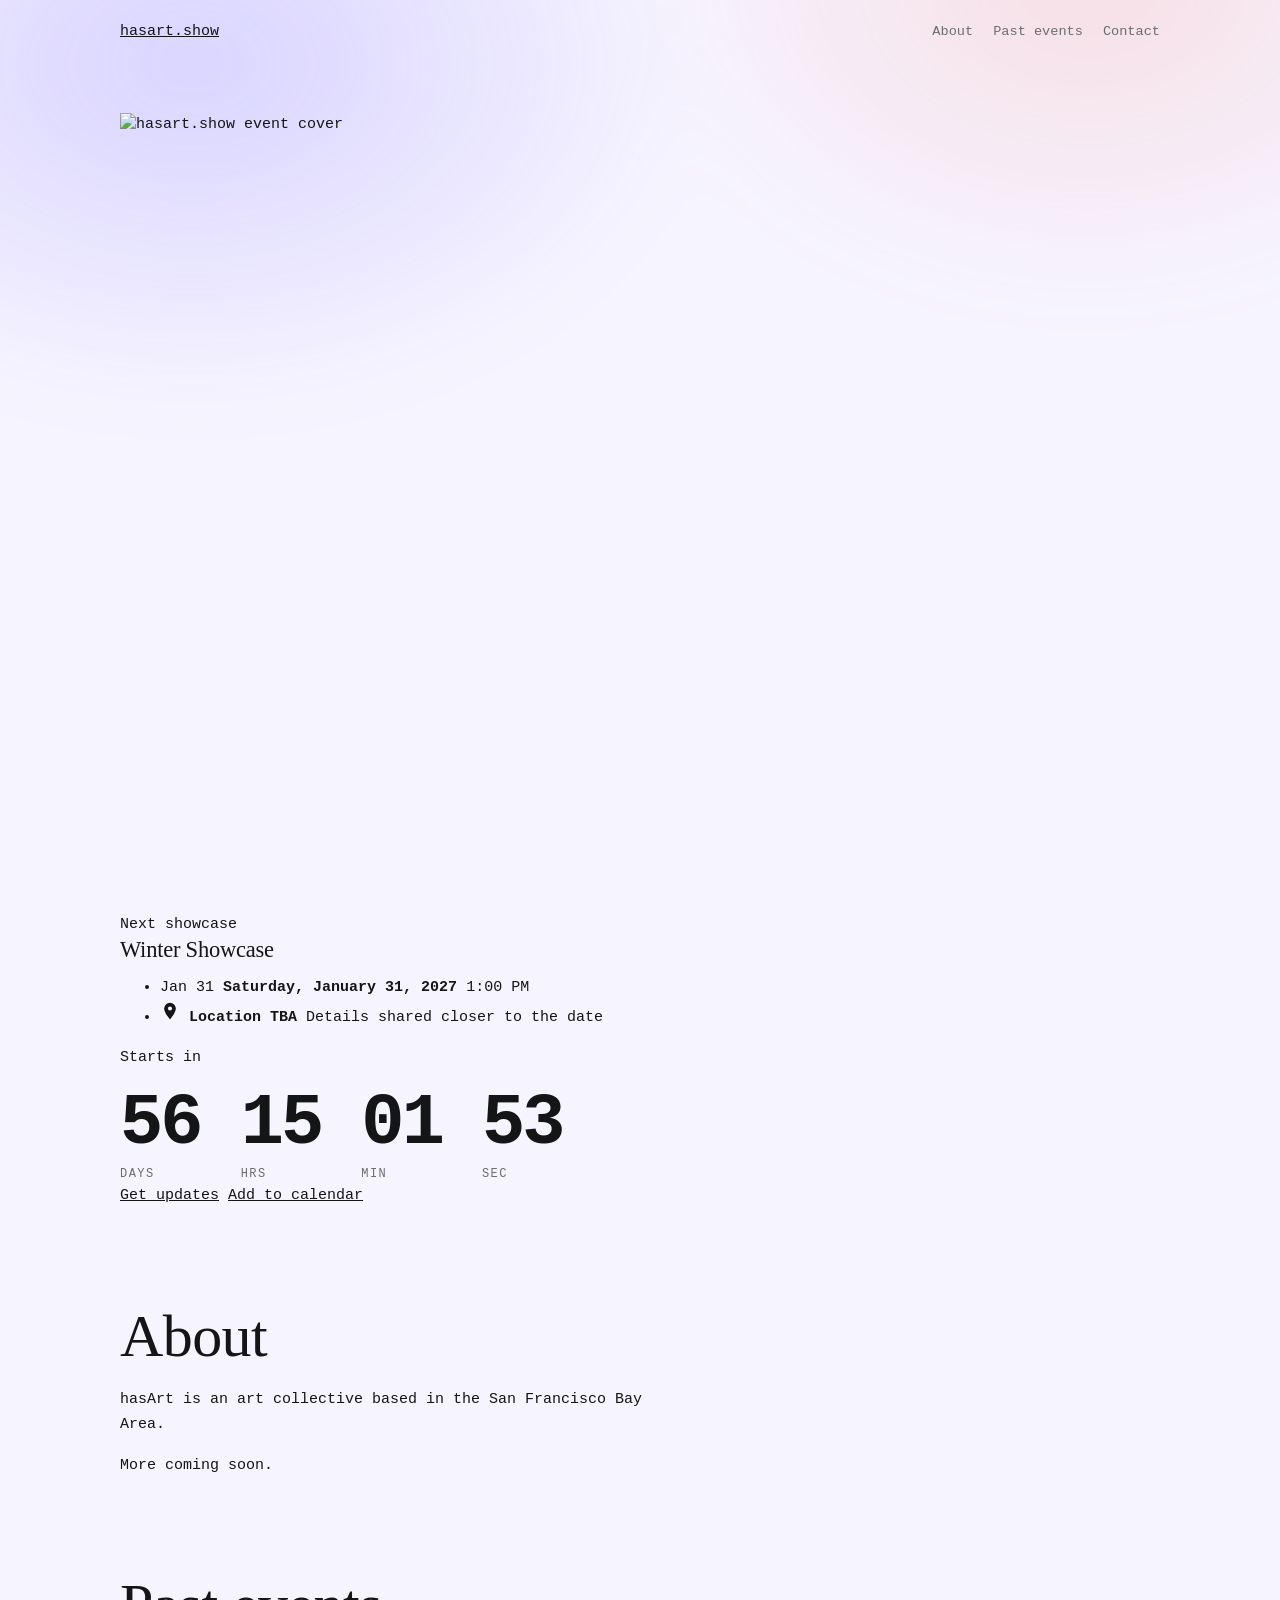
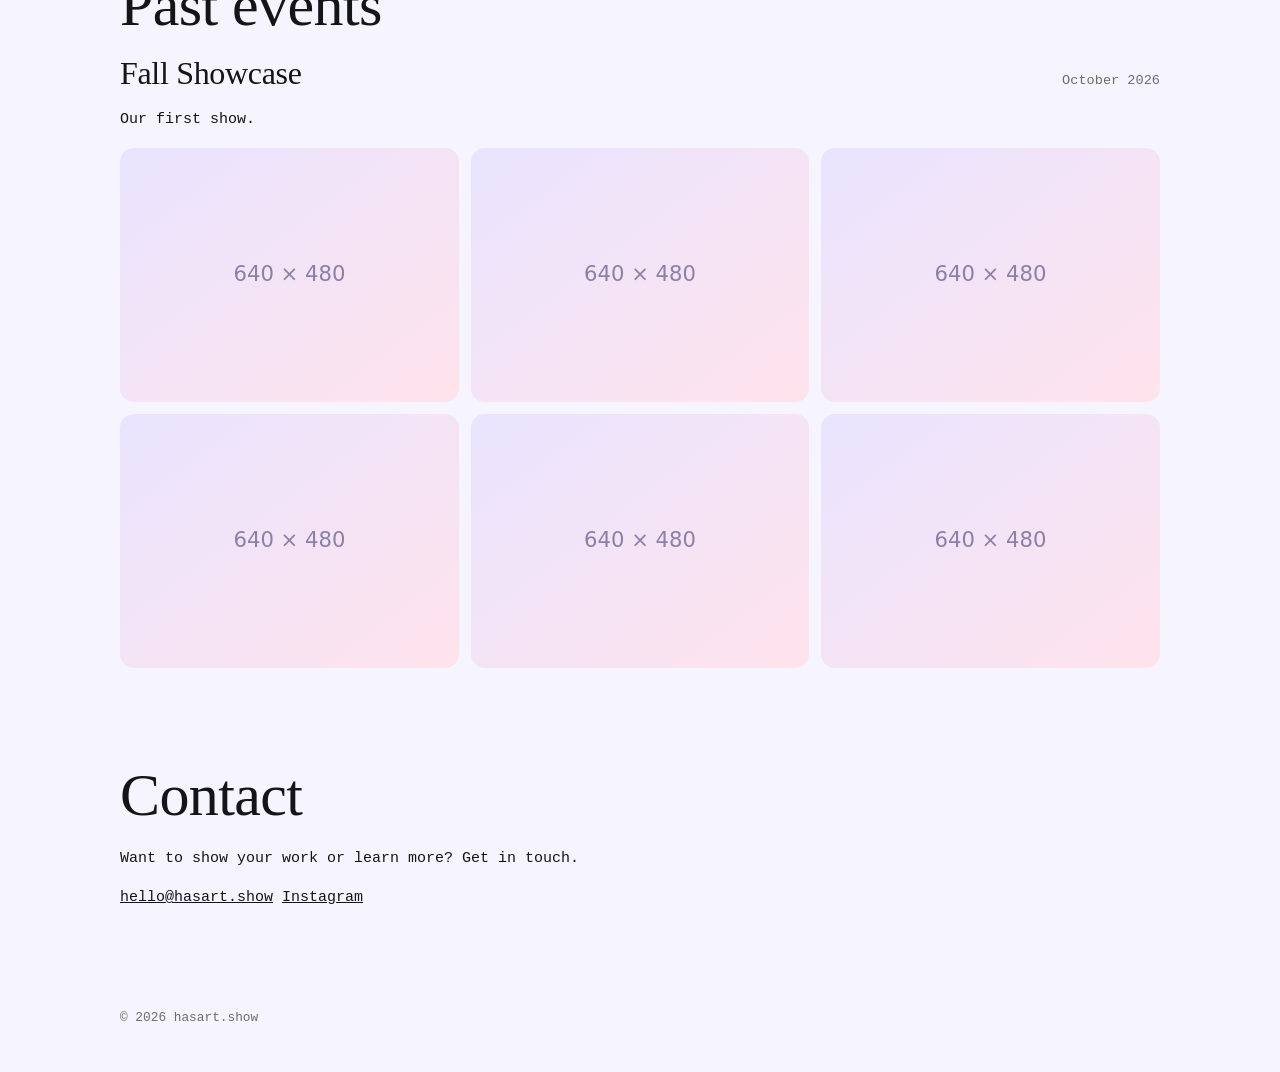
==== commit 8d534da6: "Edit text" ====
--- a/index.html
+++ b/index.html
@@ -3,73 +3,82 @@
 <head>
   <meta charset="utf-8">
   <meta name="viewport" content="width=device-width, initial-scale=1">
-  <title>has:Art — art showcases for local artists</title>
-  <meta name="description" content="has:Art puts on small art showcases for local artists. Next up: January 31, 2027 at 1pm.">
+  <title>hasart.show — Winter Showcase</title>
+  <meta name="description" content="hasart.show — the next showcase is January 31, 2027 at 1pm.">
   <meta name="theme-color" content="#f6f4ff">
-  <meta property="og:title" content="has:Art">
-  <meta property="og:description" content="Next showcase: Saturday, January 31, 2027 · 1:00 PM">
+  <meta property="og:title" content="hasart.show — Winter Showcase">
+  <meta property="og:description" content="Saturday, January 31, 2027 · 1:00 PM">
   <meta property="og:url" content="https://hasart.show/">
   <meta property="og:type" content="website">
   <link rel="canonical" href="https://hasart.show/">
-  <link rel="icon" href="images/favicon.svg" type="image/svg+xml">
-  <link rel="preconnect" href="https://fonts.googleapis.com">
-  <link rel="preconnect" href="https://fonts.gstatic.com" crossorigin>
-  <link rel="stylesheet" href="https://fonts.googleapis.com/css2?family=Instrument+Serif:ital@0;1&amp;family=Space+Mono:ital,wght@0,400;0,700;1,400&amp;display=swap">
+  <link rel="icon" href="images/cover.svg" type="image/svg+xml">
   <link rel="stylesheet" href="css/styles.css">
 </head>
 <body>
   <div class="bg-glow" aria-hidden="true"></div>
 
   <header class="site-header">
-    <a class="logo" href="#top" aria-label="has:Art home">has<span class="logo-colon">:</span>Art</a>
+    <a class="brand" href="#top">hasart.show</a>
     <nav class="site-nav" aria-label="Main">
-      <a href="#next">Next show</a>
       <a href="#about">About</a>
-      <a href="#past-events">Past</a>
+      <a href="#past-events">Past events</a>
       <a href="#contact">Contact</a>
     </nav>
   </header>
 
   <main id="top">
-    <!-- Intro -->
-    <section class="intro">
-      <h1>Art shows for the people who make&nbsp;it.</h1>
-      <p class="lede">has:Art puts on small, recurring showcases for local artists. New work, good company, free to attend.</p>
-    </section>
-
-    <!-- Featured: next event -->
-    <section id="next" class="featured" aria-labelledby="next-title">
-      <p class="eyebrow">Next showcase</p>
-      <h2 id="next-title" class="featured-title">Winter <em>Showcase</em></h2>
-      <p class="featured-meta">
-        <span>Sat, January 31, 2027</span>
-        <span class="dot" aria-hidden="true">·</span>
-        <span>1:00 PM</span>
-        <span class="dot" aria-hidden="true">·</span>
-        <span>Location TBA</span>
-      </p>
-
-      <!-- Countdown target is set by data-target (ISO 8601). Add an offset, e.g. -05:00, to pin a time zone. -->
-      <p class="countdown-status" id="countdown-status">Starts in</p>
-      <div class="countdown" id="countdown" data-target="2027-01-31T13:00:00" role="timer" aria-live="off">
-        <div class="unit"><span class="num" data-unit="days">--</span><span class="lbl">days</span></div>
-        <div class="unit"><span class="num" data-unit="hours">--</span><span class="lbl">hrs</span></div>
-        <div class="unit"><span class="num" data-unit="minutes">--</span><span class="lbl">min</span></div>
-        <div class="unit"><span class="num" data-unit="seconds">--</span><span class="lbl">sec</span></div>
+    <!-- Next event -->
+    <section class="event" aria-labelledby="event-title">
+      <div class="event-cover">
+        <img src="images/cover.svg" alt="hasart.show event cover" width="800" height="800">
       </div>
 
-      <p class="actions">
-        <a class="link-arrow" href="#contact">Get updates &rarr;</a>
-        <a class="link-arrow" href="https://calendar.google.com/calendar/render?action=TEMPLATE&amp;text=has%3AArt%20Winter%20Showcase&amp;dates=20270131T130000/20270131T170000" target="_blank" rel="noopener">Add to calendar &rarr;</a>
-      </p>
+      <div class="event-details">
+        <span class="pill">Next showcase</span>
+        <h1 id="event-title">Winter Showcase</h1>
+
+        <ul class="meta">
+          <li>
+            <span class="meta-icon date-icon" aria-hidden="true">
+              <span class="date-icon-month">Jan</span>
+              <span class="date-icon-day">31</span>
+            </span>
+            <span>
+              <strong>Saturday, January 31, 2027</strong>
+              <span class="muted">1:00 PM</span>
+            </span>
+          </li>
+          <li>
+            <span class="meta-icon" aria-hidden="true">
+              <svg viewBox="0 0 24 24" width="20" height="20"><path fill="currentColor" d="M12 2a7 7 0 0 0-7 7c0 5.25 7 13 7 13s7-7.75 7-13a7 7 0 0 0-7-7Zm0 9.5A2.5 2.5 0 1 1 12 6.5a2.5 2.5 0 0 1 0 5Z"/></svg>
+            </span>
+            <span>
+              <strong>Location TBA</strong>
+              <span class="muted">Details shared closer to the date</span>
+            </span>
+          </li>
+        </ul>
+
+        <div class="card countdown-card">
+          <p class="card-label" id="countdown-status">Starts in</p>
+          <div class="countdown" id="countdown" data-target="2027-01-31T13:00:00-08:00" role="timer" aria-live="off">
+            <div class="unit"><span class="num" data-unit="days">--</span><span class="lbl">days</span></div>
+            <div class="unit"><span class="num" data-unit="hours">--</span><span class="lbl">hrs</span></div>
+            <div class="unit"><span class="num" data-unit="minutes">--</span><span class="lbl">min</span></div>
+            <div class="unit"><span class="num" data-unit="seconds">--</span><span class="lbl">sec</span></div>
+          </div>
+          <a class="btn btn-primary" href="#contact">Get updates</a>
+          <a class="btn btn-ghost" href="https://calendar.google.com/calendar/render?action=TEMPLATE&amp;text=hasart.show%20Winter%20Showcase&amp;dates=20270131T130000/20270131T170000" target="_blank" rel="noopener">Add to calendar</a>
+        </div>
+      </div>
     </section>
 
     <!-- About -->
     <section id="about" class="section" aria-labelledby="about-title">
       <h2 id="about-title">About</h2>
-      <div class="prose">
-        <p>We started has:Art to give local artists a low-key place to show what they've been working on. A few times a year we find a room, hang the work, and open the doors for an afternoon.</p>
-        <p>No fees, no gatekeeping. If you make things, you're welcome to show.</p>
+      <div class="card prose">
+        <p>hasArt is an art collective based in the San Francisco Bay Area.</p>
+        <p>More coming soon.</p>
       </div>
     </section>
 
@@ -82,44 +91,31 @@
         ----------------
         Copy an <article class="past-event"> block for each event, newest first.
         For each photo, export two widths (e.g. 640px and 1280px) into images/gallery/
-        and list both in srcset, smallest first. The browser picks the right size using
-        `sizes`, which matches the grid: 1 column on phones, 2 on tablets, 3 on desktop.
+        and list both in srcset. The browser picks the right size using `sizes`,
+        which matches the grid: 1 column on phones, 2 on tablets, 3 on desktop.
 
         <figure class="gallery-item">
           <img src="images/gallery/EVENT-PHOTO-640.jpg"
                srcset="images/gallery/EVENT-PHOTO-640.jpg 640w,
                        images/gallery/EVENT-PHOTO-1280.jpg 1280w"
-               sizes="(max-width: 560px) 100vw, (max-width: 900px) 50vw, 360px"
+               sizes="(max-width: 560px) 100vw, (max-width: 900px) 50vw, 340px"
                width="640" height="480" loading="lazy" alt="Short description of the photo">
         </figure>
       -->
 
-      <article class="past-event">
+      <article class="past-event card">
         <header class="past-event-header">
           <h3>Fall Showcase</h3>
-          <p>October 2026</p>
+          <p class="muted">October 2026</p>
         </header>
-        <p class="past-event-desc">Our second show. Twelve artists, one long room, and a lot of coffee.</p>
+        <p>Our first show.</p>
         <div class="gallery">
-          <figure class="gallery-item"><img src="images/gallery/placeholder-640.svg" srcset="images/gallery/placeholder-640.svg 640w, images/gallery/placeholder-1280.svg 1280w" sizes="(max-width: 560px) 100vw, (max-width: 900px) 50vw, 360px" width="640" height="480" loading="lazy" alt="Photo placeholder"></figure>
-          <figure class="gallery-item"><img src="images/gallery/placeholder-640.svg" srcset="images/gallery/placeholder-640.svg 640w, images/gallery/placeholder-1280.svg 1280w" sizes="(max-width: 560px) 100vw, (max-width: 900px) 50vw, 360px" width="640" height="480" loading="lazy" alt="Photo placeholder"></figure>
-          <figure class="gallery-item"><img src="images/gallery/placeholder-640.svg" srcset="images/gallery/placeholder-640.svg 640w, images/gallery/placeholder-1280.svg 1280w" sizes="(max-width: 560px) 100vw, (max-width: 900px) 50vw, 360px" width="640" height="480" loading="lazy" alt="Photo placeholder"></figure>
-          <figure class="gallery-item"><img src="images/gallery/placeholder-640.svg" srcset="images/gallery/placeholder-640.svg 640w, images/gallery/placeholder-1280.svg 1280w" sizes="(max-width: 560px) 100vw, (max-width: 900px) 50vw, 360px" width="640" height="480" loading="lazy" alt="Photo placeholder"></figure>
-          <figure class="gallery-item"><img src="images/gallery/placeholder-640.svg" srcset="images/gallery/placeholder-640.svg 640w, images/gallery/placeholder-1280.svg 1280w" sizes="(max-width: 560px) 100vw, (max-width: 900px) 50vw, 360px" width="640" height="480" loading="lazy" alt="Photo placeholder"></figure>
-          <figure class="gallery-item"><img src="images/gallery/placeholder-640.svg" srcset="images/gallery/placeholder-640.svg 640w, images/gallery/placeholder-1280.svg 1280w" sizes="(max-width: 560px) 100vw, (max-width: 900px) 50vw, 360px" width="640" height="480" loading="lazy" alt="Photo placeholder"></figure>
-        </div>
-      </article>
-
-      <article class="past-event">
-        <header class="past-event-header">
-          <h3>Spring Showcase</h3>
-          <p>April 2026</p>
-        </header>
-        <p class="past-event-desc">Where it started. A handful of friends and their work.</p>
-        <div class="gallery">
-          <figure class="gallery-item"><img src="images/gallery/placeholder-640.svg" srcset="images/gallery/placeholder-640.svg 640w, images/gallery/placeholder-1280.svg 1280w" sizes="(max-width: 560px) 100vw, (max-width: 900px) 50vw, 360px" width="640" height="480" loading="lazy" alt="Photo placeholder"></figure>
-          <figure class="gallery-item"><img src="images/gallery/placeholder-640.svg" srcset="images/gallery/placeholder-640.svg 640w, images/gallery/placeholder-1280.svg 1280w" sizes="(max-width: 560px) 100vw, (max-width: 900px) 50vw, 360px" width="640" height="480" loading="lazy" alt="Photo placeholder"></figure>
-          <figure class="gallery-item"><img src="images/gallery/placeholder-640.svg" srcset="images/gallery/placeholder-640.svg 640w, images/gallery/placeholder-1280.svg 1280w" sizes="(max-width: 560px) 100vw, (max-width: 900px) 50vw, 360px" width="640" height="480" loading="lazy" alt="Photo placeholder"></figure>
+          <figure class="gallery-item"><img src="images/gallery/placeholder-640.svg" srcset="images/gallery/placeholder-640.svg 640w, images/gallery/placeholder-1280.svg 1280w" sizes="(max-width: 560px) 100vw, (max-width: 900px) 50vw, 340px" width="640" height="480" loading="lazy" alt="Photo placeholder"></figure>
+          <figure class="gallery-item"><img src="images/gallery/placeholder-640.svg" srcset="images/gallery/placeholder-640.svg 640w, images/gallery/placeholder-1280.svg 1280w" sizes="(max-width: 560px) 100vw, (max-width: 900px) 50vw, 340px" width="640" height="480" loading="lazy" alt="Photo placeholder"></figure>
+          <figure class="gallery-item"><img src="images/gallery/placeholder-640.svg" srcset="images/gallery/placeholder-640.svg 640w, images/gallery/placeholder-1280.svg 1280w" sizes="(max-width: 560px) 100vw, (max-width: 900px) 50vw, 340px" width="640" height="480" loading="lazy" alt="Photo placeholder"></figure>
+          <figure class="gallery-item"><img src="images/gallery/placeholder-640.svg" srcset="images/gallery/placeholder-640.svg 640w, images/gallery/placeholder-1280.svg 1280w" sizes="(max-width: 560px) 100vw, (max-width: 900px) 50vw, 340px" width="640" height="480" loading="lazy" alt="Photo placeholder"></figure>
+          <figure class="gallery-item"><img src="images/gallery/placeholder-640.svg" srcset="images/gallery/placeholder-640.svg 640w, images/gallery/placeholder-1280.svg 1280w" sizes="(max-width: 560px) 100vw, (max-width: 900px) 50vw, 340px" width="640" height="480" loading="lazy" alt="Photo placeholder"></figure>
+          <figure class="gallery-item"><img src="images/gallery/placeholder-640.svg" srcset="images/gallery/placeholder-640.svg 640w, images/gallery/placeholder-1280.svg 1280w" sizes="(max-width: 560px) 100vw, (max-width: 900px) 50vw, 340px" width="640" height="480" loading="lazy" alt="Photo placeholder"></figure>
         </div>
       </article>
     </section>
@@ -127,19 +123,18 @@
     <!-- Contact -->
     <section id="contact" class="section" aria-labelledby="contact-title">
       <h2 id="contact-title">Contact</h2>
-      <div class="prose">
-        <p>Want to show your work, help out, or just ask something? Get in touch.</p>
-        <p class="actions">
-          <a class="link-arrow" href="mailto:hello@hasart.show">hello@hasart.show &rarr;</a>
-          <a class="link-arrow" href="https://instagram.com/" target="_blank" rel="noopener">Instagram &rarr;</a>
-        </p>
+      <div class="card contact-card">
+        <p>Want to show your work or learn more? Get in touch.</p>
+        <div class="contact-links">
+          <a class="btn btn-primary" href="mailto:hello@hasart.show">hello@hasart.show</a>
+          <a class="btn btn-ghost" href="https://www.instagram.com/hasart.show/" target="_blank" rel="noopener">Instagram</a>
+        </div>
       </div>
     </section>
   </main>
 
   <footer class="site-footer">
-    <span class="logo logo-small">has<span class="logo-colon">:</span>Art</span>
-    <p>&copy; <span id="year">2026</span> has:Art</p>
+    <p>&copy; <span id="year">2026</span> hasart.show</p>
   </footer>
 
   <dialog class="lightbox" id="lightbox" aria-label="Photo viewer">
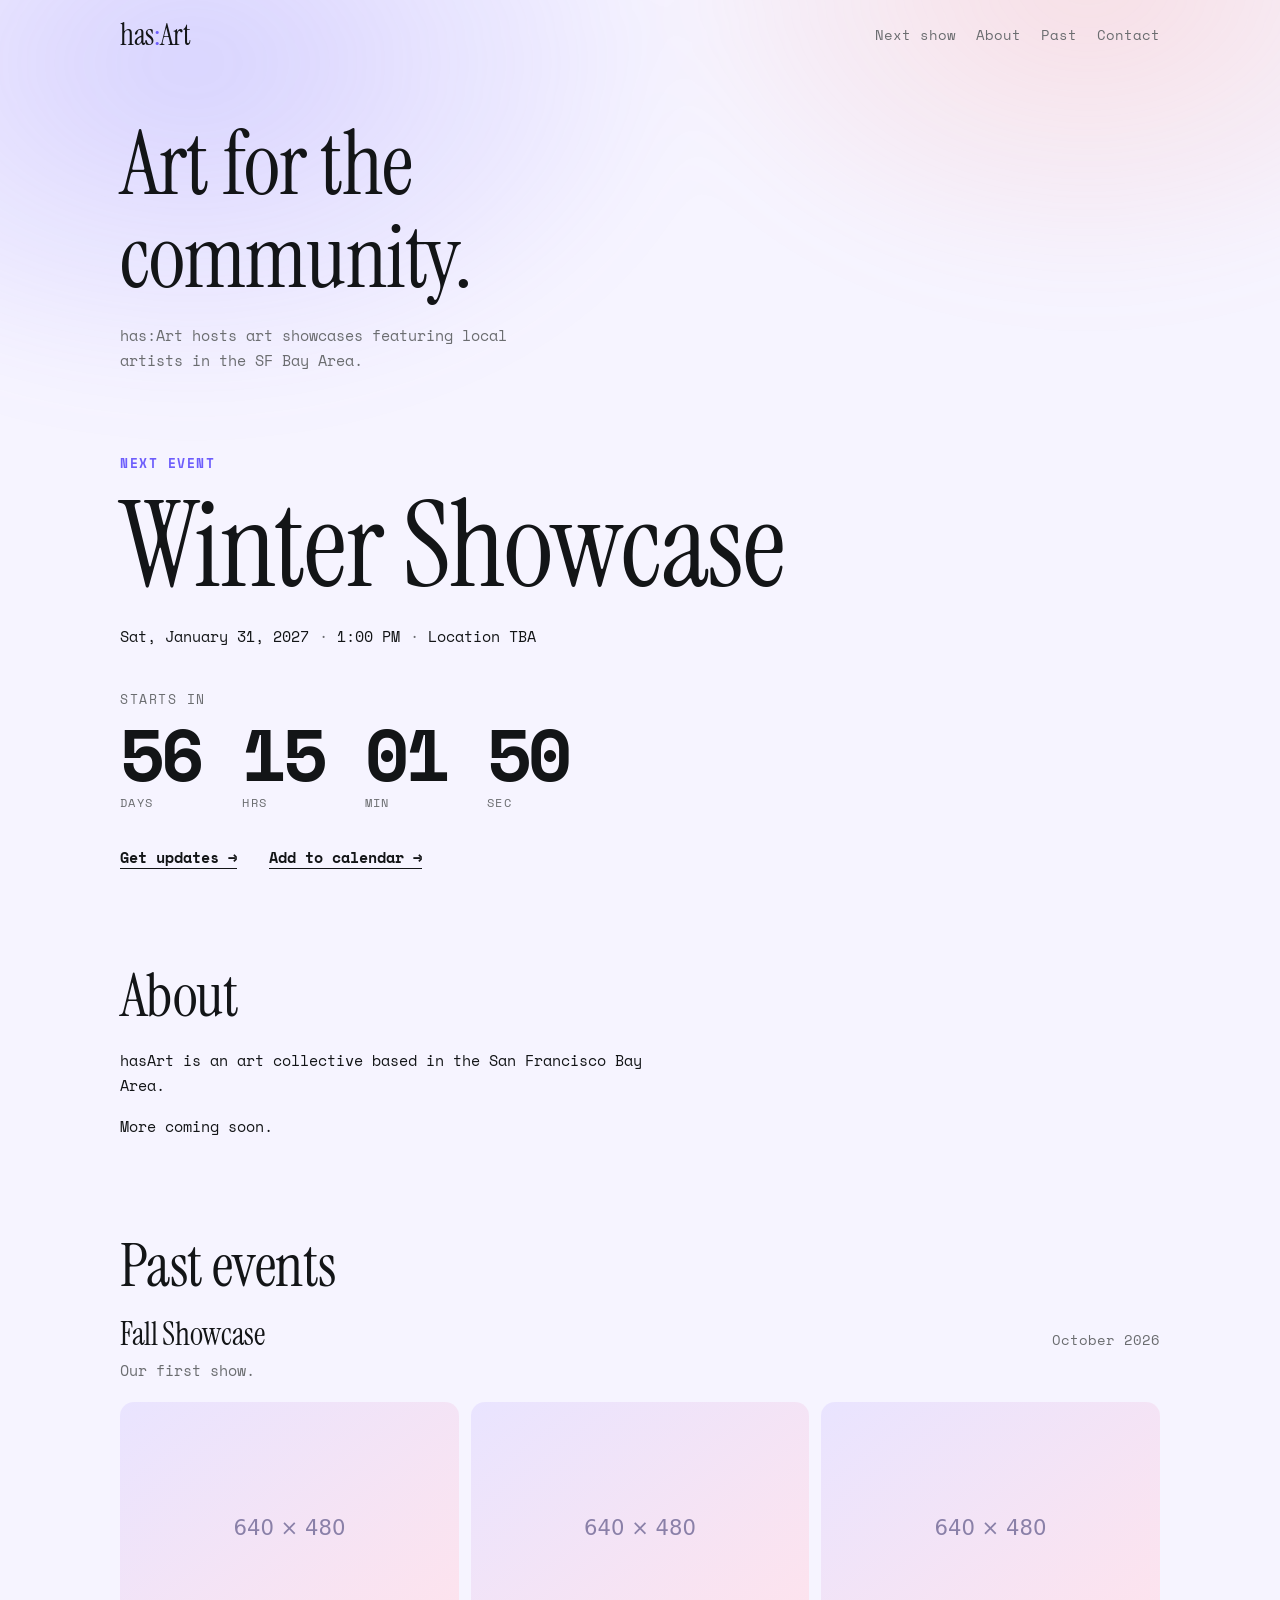
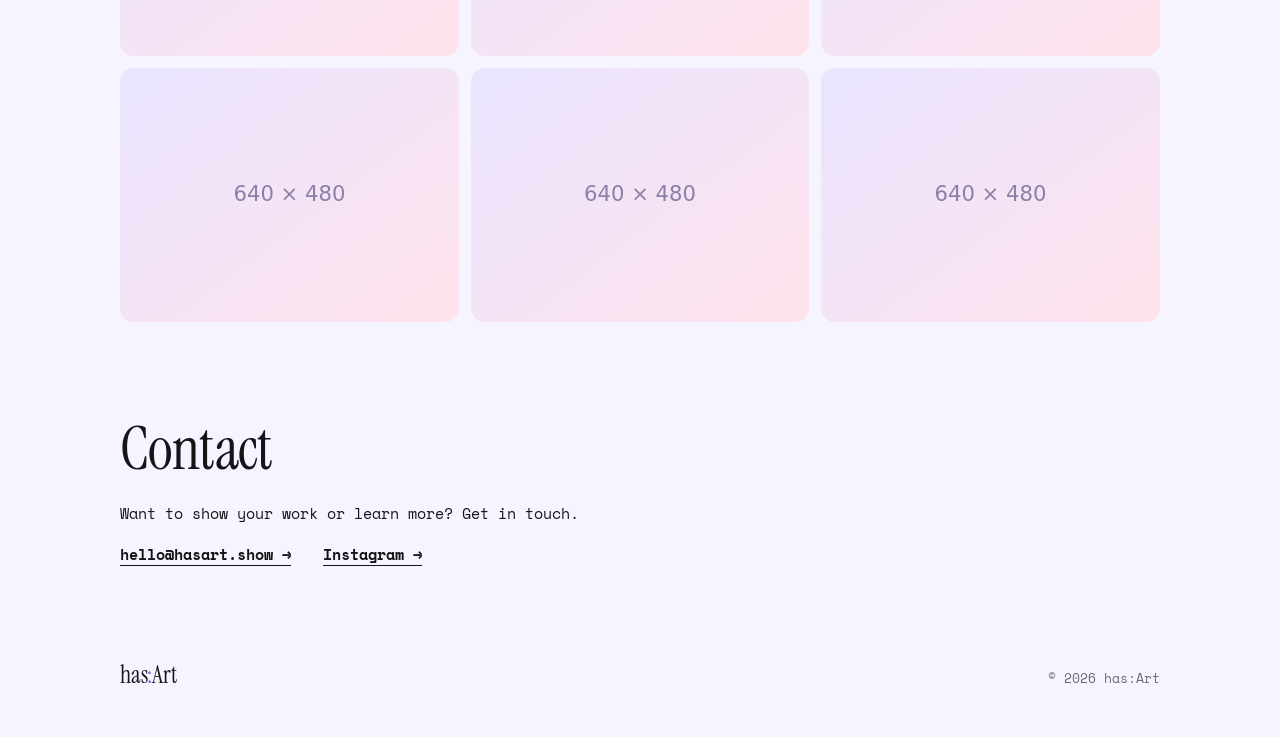
==== commit f451d073: "Touch up copy" ====
--- a/index.html
+++ b/index.html
@@ -3,80 +3,71 @@
 <head>
   <meta charset="utf-8">
   <meta name="viewport" content="width=device-width, initial-scale=1">
-  <title>hasart.show — Winter Showcase</title>
-  <meta name="description" content="hasart.show — the next showcase is January 31, 2027 at 1pm.">
+  <title>has:Art — art showcases for local artists</title>
+  <meta name="description" content="has:Art hosts community-focused art showcases featuring local artists. Next up: January 31, 2027 at 1pm.">
   <meta name="theme-color" content="#f6f4ff">
-  <meta property="og:title" content="hasart.show — Winter Showcase">
-  <meta property="og:description" content="Saturday, January 31, 2027 · 1:00 PM">
+  <meta property="og:title" content="has:Art">
+  <meta property="og:description" content="Next showcase: Saturday, January 31, 2027 · 1:00 PM">
   <meta property="og:url" content="https://hasart.show/">
   <meta property="og:type" content="website">
   <link rel="canonical" href="https://hasart.show/">
-  <link rel="icon" href="images/cover.svg" type="image/svg+xml">
+  <link rel="icon" href="images/favicon.svg" type="image/svg+xml">
+  <link rel="preconnect" href="https://fonts.googleapis.com">
+  <link rel="preconnect" href="https://fonts.gstatic.com" crossorigin>
+  <link rel="stylesheet" href="https://fonts.googleapis.com/css2?family=Instrument+Serif:ital@0;1&amp;family=Space+Mono:ital,wght@0,400;0,700;1,400&amp;display=swap">
   <link rel="stylesheet" href="css/styles.css">
 </head>
 <body>
   <div class="bg-glow" aria-hidden="true"></div>
 
   <header class="site-header">
-    <a class="brand" href="#top">hasart.show</a>
+    <a class="logo" href="#top" aria-label="has:Art home">has<span class="logo-colon">:</span>Art</a>
     <nav class="site-nav" aria-label="Main">
+      <a href="#next">Next show</a>
       <a href="#about">About</a>
-      <a href="#past-events">Past events</a>
+      <a href="#past-events">Past</a>
       <a href="#contact">Contact</a>
     </nav>
   </header>
 
   <main id="top">
-    <!-- Next event -->
-    <section class="event" aria-labelledby="event-title">
-      <div class="event-cover">
-        <img src="images/cover.svg" alt="hasart.show event cover" width="800" height="800">
+    <!-- Intro -->
+    <section class="intro">
+      <h1>Art for the community.</h1>
+      <p class="lede">has:Art hosts art showcases featuring local artists in the SF Bay Area.</p>
+    </section>
+
+    <!-- Featured: next event -->
+    <section id="next" class="featured" aria-labelledby="next-title">
+      <p class="eyebrow">Next event</p>
+      <h2 id="next-title" class="featured-title">Winter Showcase</h2>
+      <p class="featured-meta">
+        <span>Sat, January 31, 2027</span>
+        <span class="dot" aria-hidden="true">·</span>
+        <span>1:00 PM</span>
+        <span class="dot" aria-hidden="true">·</span>
+        <span>Location TBA</span>
+      </p>
+
+      <!-- Countdown target is set by data-target (ISO 8601). Add an offset, e.g. -05:00, to pin a time zone. -->
+      <p class="countdown-status" id="countdown-status">Starts in</p>
+      <div class="countdown" id="countdown" data-target="2027-01-31T13:00:00-08:00" role="timer" aria-live="off">
+        <div class="unit"><span class="num" data-unit="days">--</span><span class="lbl">days</span></div>
+        <div class="unit"><span class="num" data-unit="hours">--</span><span class="lbl">hrs</span></div>
+        <div class="unit"><span class="num" data-unit="minutes">--</span><span class="lbl">min</span></div>
+        <div class="unit"><span class="num" data-unit="seconds">--</span><span class="lbl">sec</span></div>
       </div>
 
-      <div class="event-details">
-        <span class="pill">Next showcase</span>
-        <h1 id="event-title">Winter Showcase</h1>
-
-        <ul class="meta">
-          <li>
-            <span class="meta-icon date-icon" aria-hidden="true">
-              <span class="date-icon-month">Jan</span>
-              <span class="date-icon-day">31</span>
-            </span>
-            <span>
-              <strong>Saturday, January 31, 2027</strong>
-              <span class="muted">1:00 PM</span>
-            </span>
-          </li>
-          <li>
-            <span class="meta-icon" aria-hidden="true">
-              <svg viewBox="0 0 24 24" width="20" height="20"><path fill="currentColor" d="M12 2a7 7 0 0 0-7 7c0 5.25 7 13 7 13s7-7.75 7-13a7 7 0 0 0-7-7Zm0 9.5A2.5 2.5 0 1 1 12 6.5a2.5 2.5 0 0 1 0 5Z"/></svg>
-            </span>
-            <span>
-              <strong>Location TBA</strong>
-              <span class="muted">Details shared closer to the date</span>
-            </span>
-          </li>
-        </ul>
-
-        <div class="card countdown-card">
-          <p class="card-label" id="countdown-status">Starts in</p>
-          <div class="countdown" id="countdown" data-target="2027-01-31T13:00:00-08:00" role="timer" aria-live="off">
-            <div class="unit"><span class="num" data-unit="days">--</span><span class="lbl">days</span></div>
-            <div class="unit"><span class="num" data-unit="hours">--</span><span class="lbl">hrs</span></div>
-            <div class="unit"><span class="num" data-unit="minutes">--</span><span class="lbl">min</span></div>
-            <div class="unit"><span class="num" data-unit="seconds">--</span><span class="lbl">sec</span></div>
-          </div>
-          <a class="btn btn-primary" href="#contact">Get updates</a>
-          <a class="btn btn-ghost" href="https://calendar.google.com/calendar/render?action=TEMPLATE&amp;text=hasart.show%20Winter%20Showcase&amp;dates=20270131T130000/20270131T170000" target="_blank" rel="noopener">Add to calendar</a>
-        </div>
-      </div>
+      <p class="actions">
+        <a class="link-arrow" href="#contact">Get updates &rarr;</a>
+        <a class="link-arrow" href="https://calendar.google.com/calendar/render?action=TEMPLATE&amp;text=has%3AArt%20Winter%20Showcase&amp;dates=20270131T130000/20270131T170000" target="_blank" rel="noopener">Add to calendar &rarr;</a>
+      </p>
     </section>
 
     <!-- About -->
     <section id="about" class="section" aria-labelledby="about-title">
       <h2 id="about-title">About</h2>
-      <div class="card prose">
+      <div class="prose">
         <p>hasArt is an art collective based in the San Francisco Bay Area.</p>
         <p>More coming soon.</p>
       </div>
@@ -91,31 +82,31 @@
         ----------------
         Copy an <article class="past-event"> block for each event, newest first.
         For each photo, export two widths (e.g. 640px and 1280px) into images/gallery/
-        and list both in srcset. The browser picks the right size using `sizes`,
-        which matches the grid: 1 column on phones, 2 on tablets, 3 on desktop.
+        and list both in srcset, smallest first. The browser picks the right size using
+        `sizes`, which matches the grid: 1 column on phones, 2 on tablets, 3 on desktop.
 
         <figure class="gallery-item">
           <img src="images/gallery/EVENT-PHOTO-640.jpg"
                srcset="images/gallery/EVENT-PHOTO-640.jpg 640w,
                        images/gallery/EVENT-PHOTO-1280.jpg 1280w"
-               sizes="(max-width: 560px) 100vw, (max-width: 900px) 50vw, 340px"
+               sizes="(max-width: 560px) 100vw, (max-width: 900px) 50vw, 360px"
                width="640" height="480" loading="lazy" alt="Short description of the photo">
         </figure>
       -->
 
-      <article class="past-event card">
+      <article class="past-event">
         <header class="past-event-header">
           <h3>Fall Showcase</h3>
-          <p class="muted">October 2026</p>
+          <p>October 2026</p>
         </header>
-        <p>Our first show.</p>
+        <p class="past-event-desc">Our first show.</p>
         <div class="gallery">
-          <figure class="gallery-item"><img src="images/gallery/placeholder-640.svg" srcset="images/gallery/placeholder-640.svg 640w, images/gallery/placeholder-1280.svg 1280w" sizes="(max-width: 560px) 100vw, (max-width: 900px) 50vw, 340px" width="640" height="480" loading="lazy" alt="Photo placeholder"></figure>
-          <figure class="gallery-item"><img src="images/gallery/placeholder-640.svg" srcset="images/gallery/placeholder-640.svg 640w, images/gallery/placeholder-1280.svg 1280w" sizes="(max-width: 560px) 100vw, (max-width: 900px) 50vw, 340px" width="640" height="480" loading="lazy" alt="Photo placeholder"></figure>
-          <figure class="gallery-item"><img src="images/gallery/placeholder-640.svg" srcset="images/gallery/placeholder-640.svg 640w, images/gallery/placeholder-1280.svg 1280w" sizes="(max-width: 560px) 100vw, (max-width: 900px) 50vw, 340px" width="640" height="480" loading="lazy" alt="Photo placeholder"></figure>
-          <figure class="gallery-item"><img src="images/gallery/placeholder-640.svg" srcset="images/gallery/placeholder-640.svg 640w, images/gallery/placeholder-1280.svg 1280w" sizes="(max-width: 560px) 100vw, (max-width: 900px) 50vw, 340px" width="640" height="480" loading="lazy" alt="Photo placeholder"></figure>
-          <figure class="gallery-item"><img src="images/gallery/placeholder-640.svg" srcset="images/gallery/placeholder-640.svg 640w, images/gallery/placeholder-1280.svg 1280w" sizes="(max-width: 560px) 100vw, (max-width: 900px) 50vw, 340px" width="640" height="480" loading="lazy" alt="Photo placeholder"></figure>
-          <figure class="gallery-item"><img src="images/gallery/placeholder-640.svg" srcset="images/gallery/placeholder-640.svg 640w, images/gallery/placeholder-1280.svg 1280w" sizes="(max-width: 560px) 100vw, (max-width: 900px) 50vw, 340px" width="640" height="480" loading="lazy" alt="Photo placeholder"></figure>
+          <figure class="gallery-item"><img src="images/gallery/placeholder-640.svg" srcset="images/gallery/placeholder-640.svg 640w, images/gallery/placeholder-1280.svg 1280w" sizes="(max-width: 560px) 100vw, (max-width: 900px) 50vw, 360px" width="640" height="480" loading="lazy" alt="Photo placeholder"></figure>
+          <figure class="gallery-item"><img src="images/gallery/placeholder-640.svg" srcset="images/gallery/placeholder-640.svg 640w, images/gallery/placeholder-1280.svg 1280w" sizes="(max-width: 560px) 100vw, (max-width: 900px) 50vw, 360px" width="640" height="480" loading="lazy" alt="Photo placeholder"></figure>
+          <figure class="gallery-item"><img src="images/gallery/placeholder-640.svg" srcset="images/gallery/placeholder-640.svg 640w, images/gallery/placeholder-1280.svg 1280w" sizes="(max-width: 560px) 100vw, (max-width: 900px) 50vw, 360px" width="640" height="480" loading="lazy" alt="Photo placeholder"></figure>
+          <figure class="gallery-item"><img src="images/gallery/placeholder-640.svg" srcset="images/gallery/placeholder-640.svg 640w, images/gallery/placeholder-1280.svg 1280w" sizes="(max-width: 560px) 100vw, (max-width: 900px) 50vw, 360px" width="640" height="480" loading="lazy" alt="Photo placeholder"></figure>
+          <figure class="gallery-item"><img src="images/gallery/placeholder-640.svg" srcset="images/gallery/placeholder-640.svg 640w, images/gallery/placeholder-1280.svg 1280w" sizes="(max-width: 560px) 100vw, (max-width: 900px) 50vw, 360px" width="640" height="480" loading="lazy" alt="Photo placeholder"></figure>
+          <figure class="gallery-item"><img src="images/gallery/placeholder-640.svg" srcset="images/gallery/placeholder-640.svg 640w, images/gallery/placeholder-1280.svg 1280w" sizes="(max-width: 560px) 100vw, (max-width: 900px) 50vw, 360px" width="640" height="480" loading="lazy" alt="Photo placeholder"></figure>
         </div>
       </article>
     </section>
@@ -123,18 +114,19 @@
     <!-- Contact -->
     <section id="contact" class="section" aria-labelledby="contact-title">
       <h2 id="contact-title">Contact</h2>
-      <div class="card contact-card">
+      <div class="prose">
         <p>Want to show your work or learn more? Get in touch.</p>
-        <div class="contact-links">
-          <a class="btn btn-primary" href="mailto:hello@hasart.show">hello@hasart.show</a>
-          <a class="btn btn-ghost" href="https://www.instagram.com/hasart.show/" target="_blank" rel="noopener">Instagram</a>
-        </div>
+        <p class="actions">
+          <a class="link-arrow" href="mailto:hello@hasart.show">hello@hasart.show &rarr;</a>
+          <a class="link-arrow" href="https://instagram.com/hasart.show" target="_blank" rel="noopener">Instagram &rarr;</a>
+        </p>
       </div>
     </section>
   </main>
 
   <footer class="site-footer">
-    <p>&copy; <span id="year">2026</span> hasart.show</p>
+    <span class="logo logo-small">has<span class="logo-colon">:</span>Art</span>
+    <p>&copy; <span id="year">2026</span> has:Art</p>
   </footer>
 
   <dialog class="lightbox" id="lightbox" aria-label="Photo viewer">
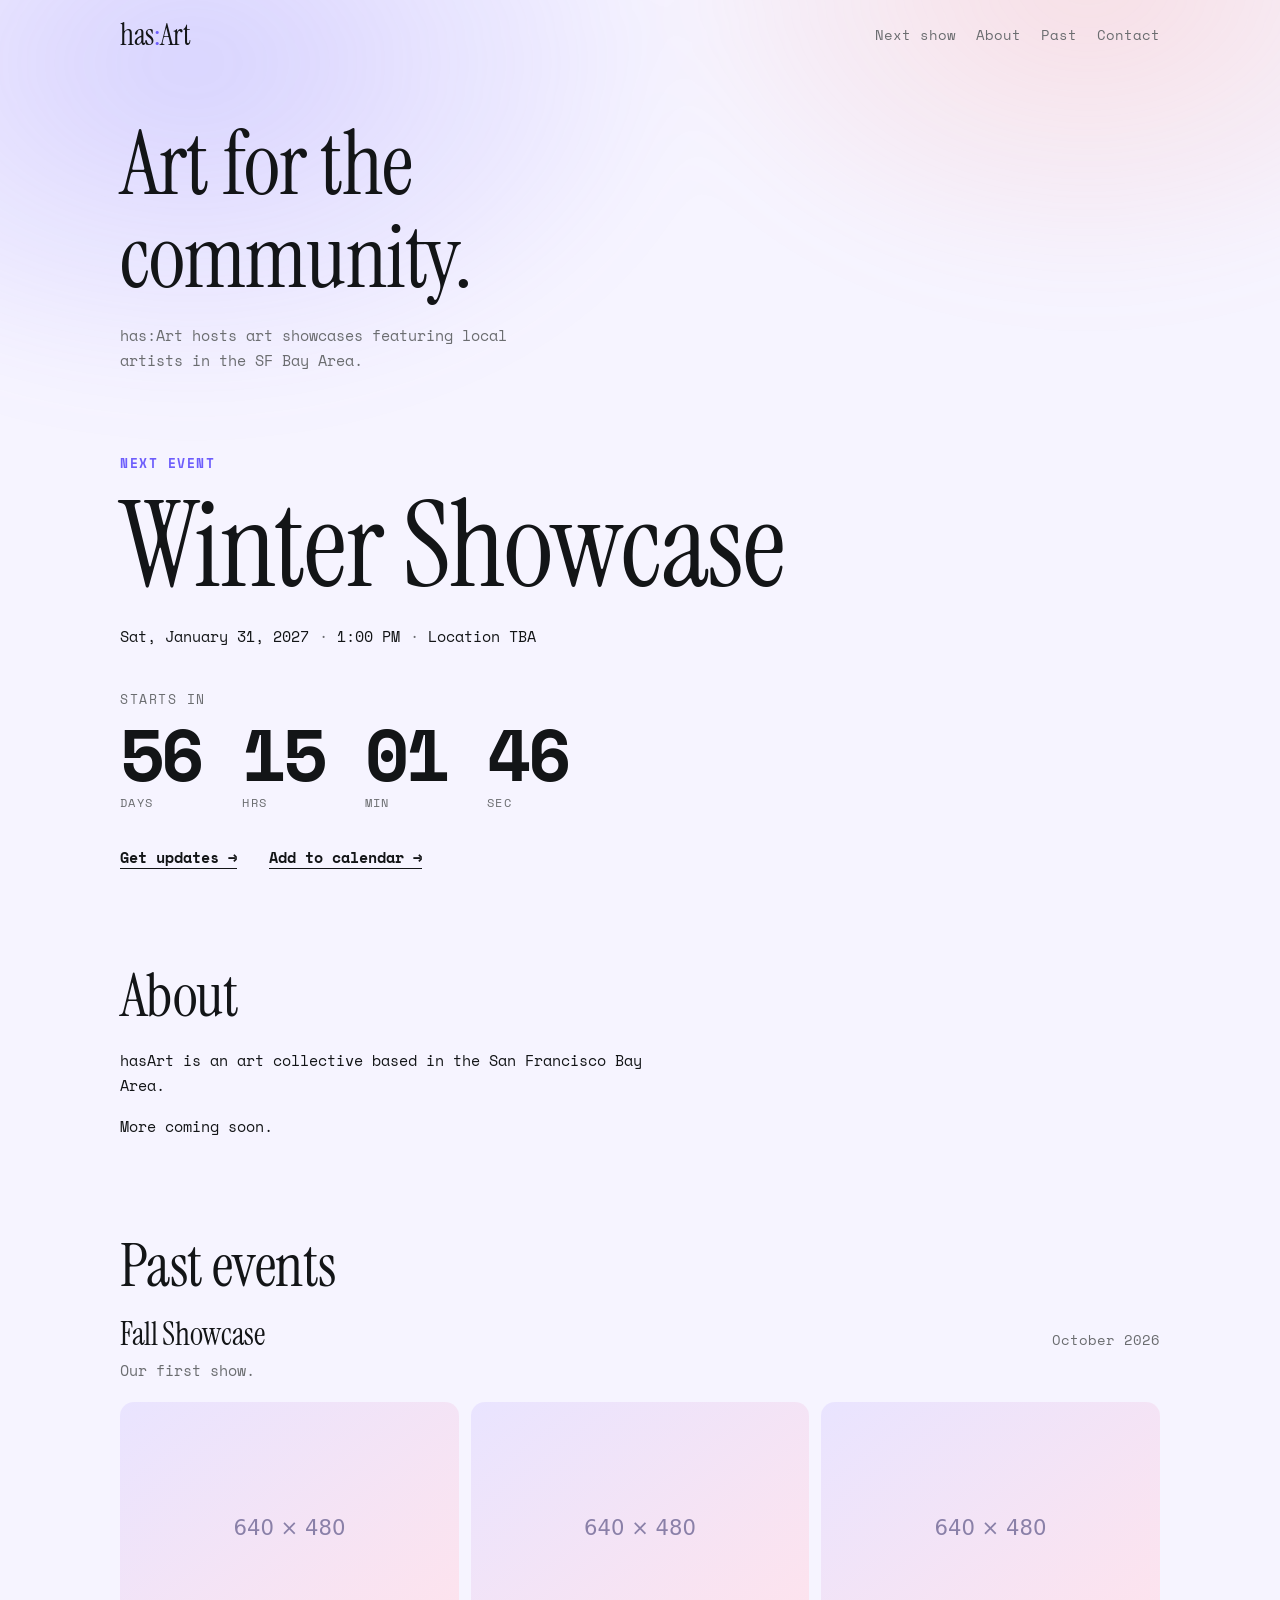
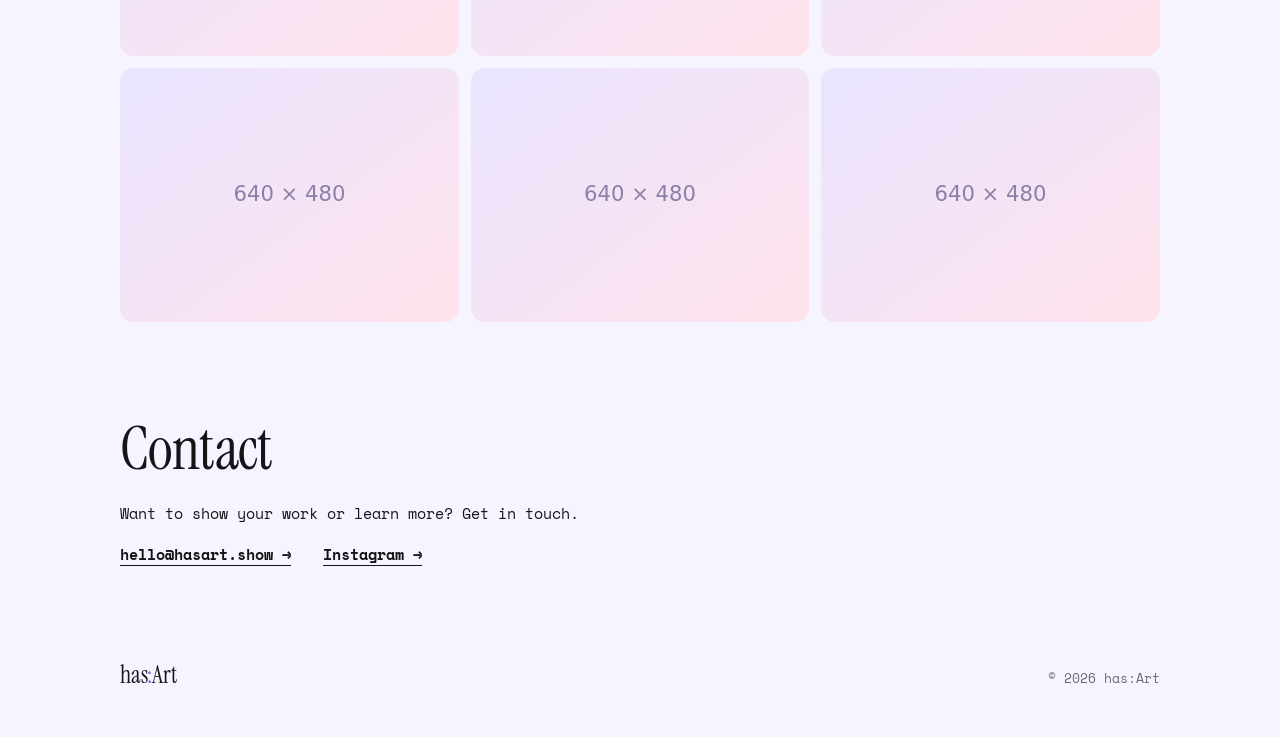
==== commit b04c1bf8: "Add google analytics" ====
--- a/index.html
+++ b/index.html
@@ -16,6 +16,12 @@
   <link rel="preconnect" href="https://fonts.gstatic.com" crossorigin>
   <link rel="stylesheet" href="https://fonts.googleapis.com/css2?family=Instrument+Serif:ital@0;1&amp;family=Space+Mono:ital,wght@0,400;0,700;1,400&amp;display=swap">
   <link rel="stylesheet" href="css/styles.css">
+  <script async src="https://www.googletagmanager.com/gtm.js?id=GTM-N5K7W337"></script>
+  <script>
+    window.dataLayer = window.dataLayer || [];
+    function gtag(){dataLayer.push(arguments);}
+    gtag('js', new Date());
+  </script>
 </head>
 <body>
   <div class="bg-glow" aria-hidden="true"></div>
